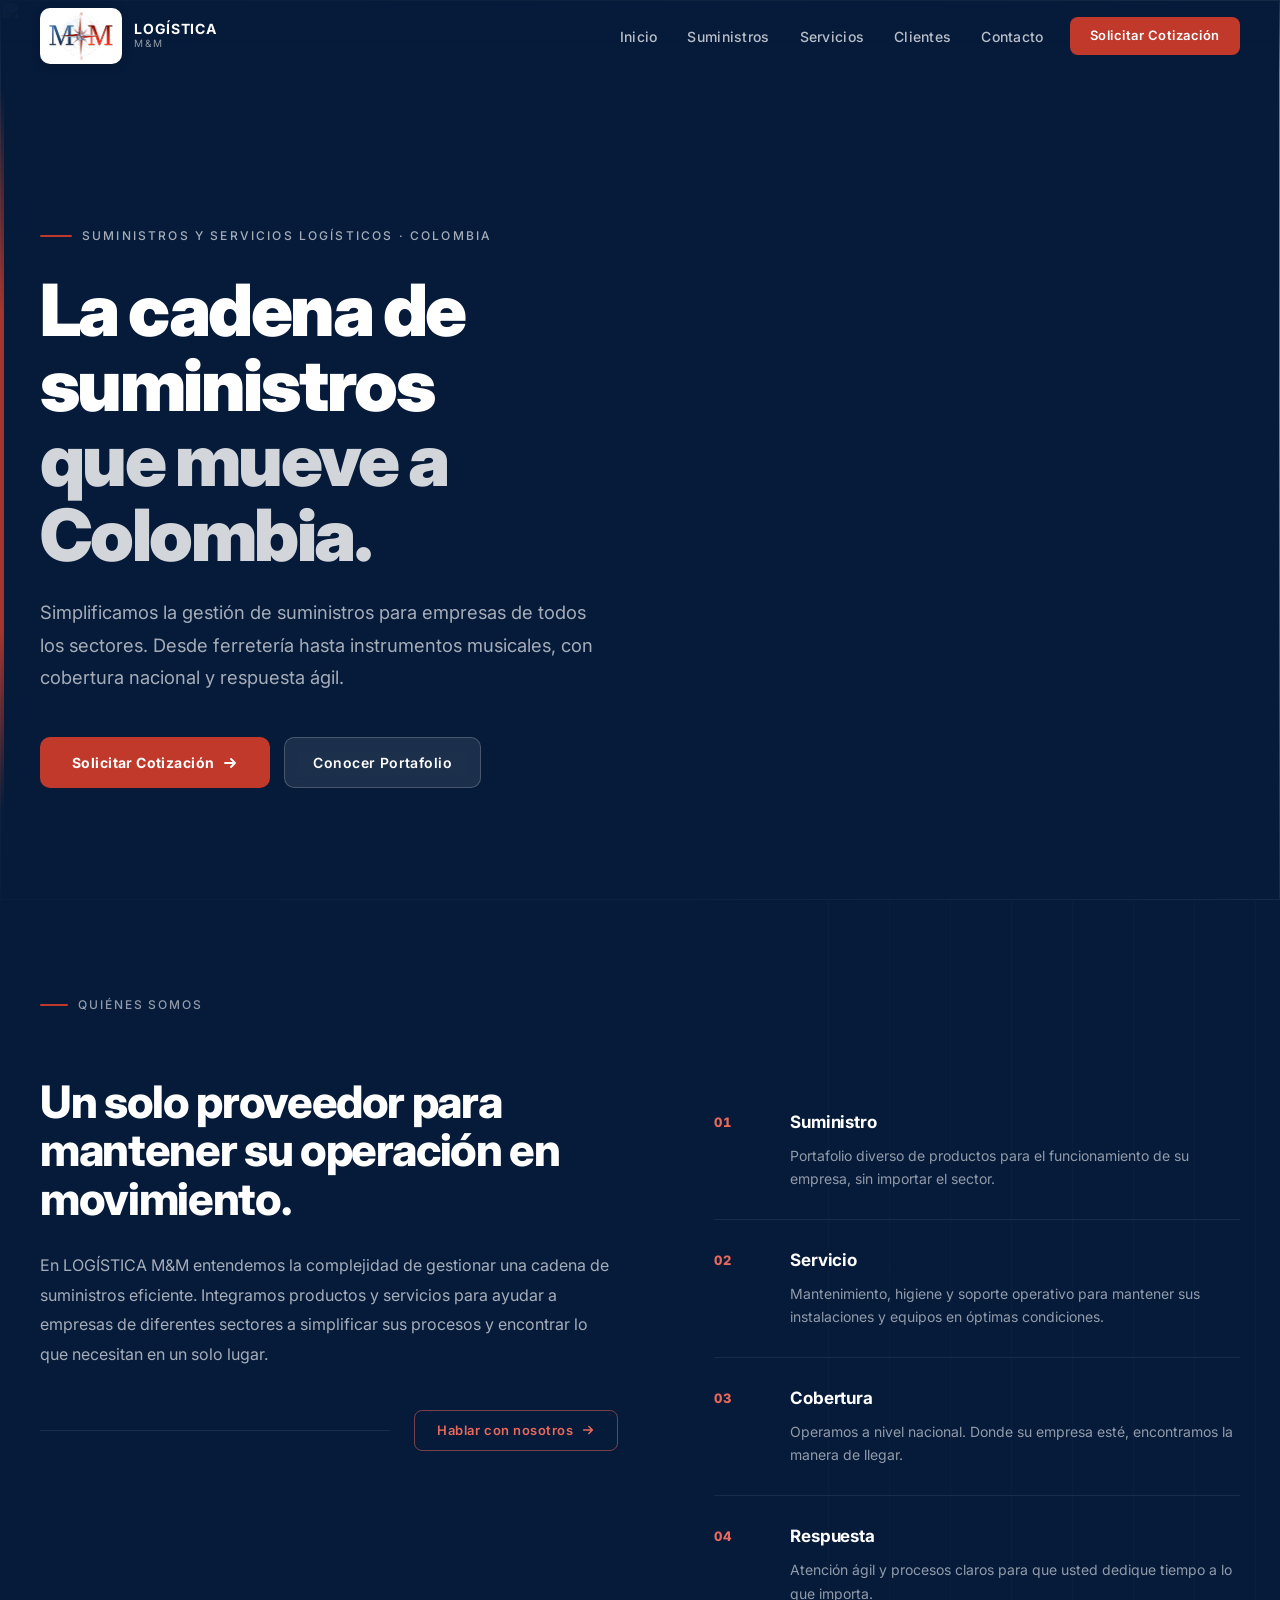
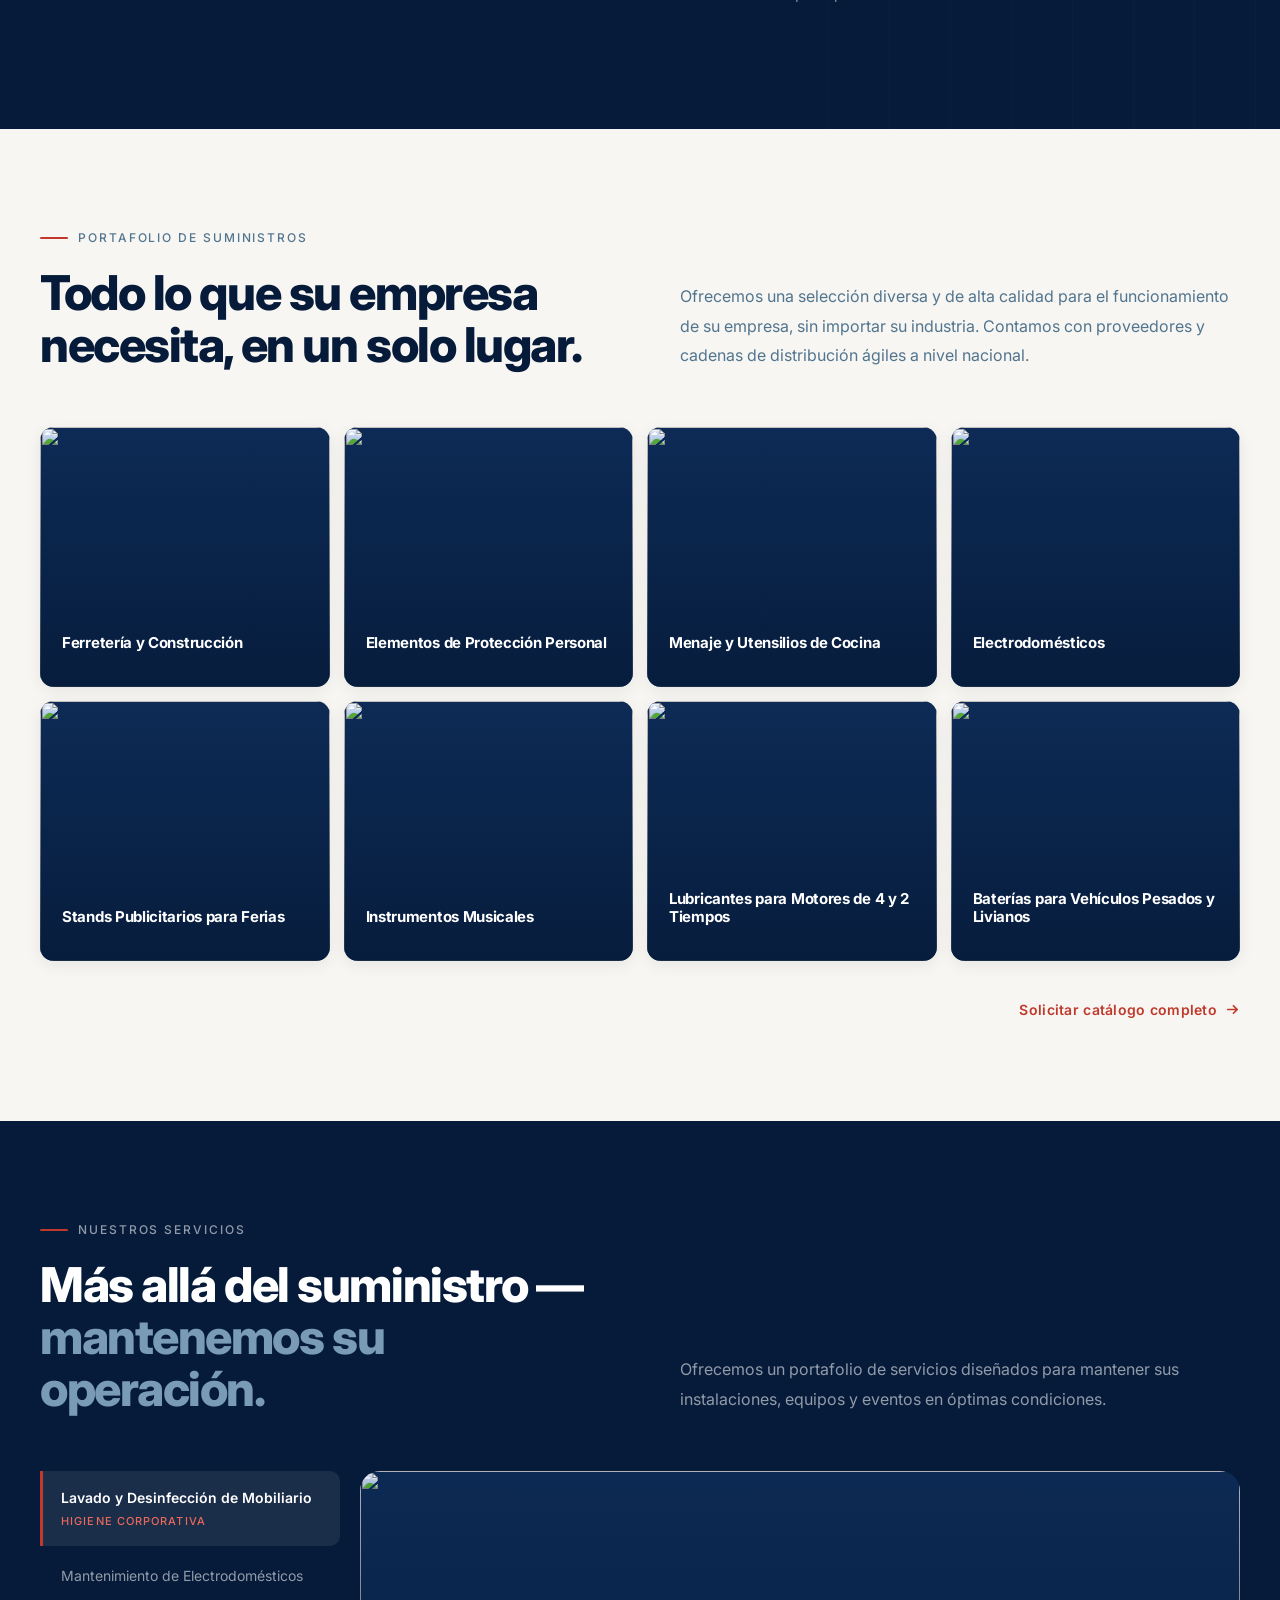
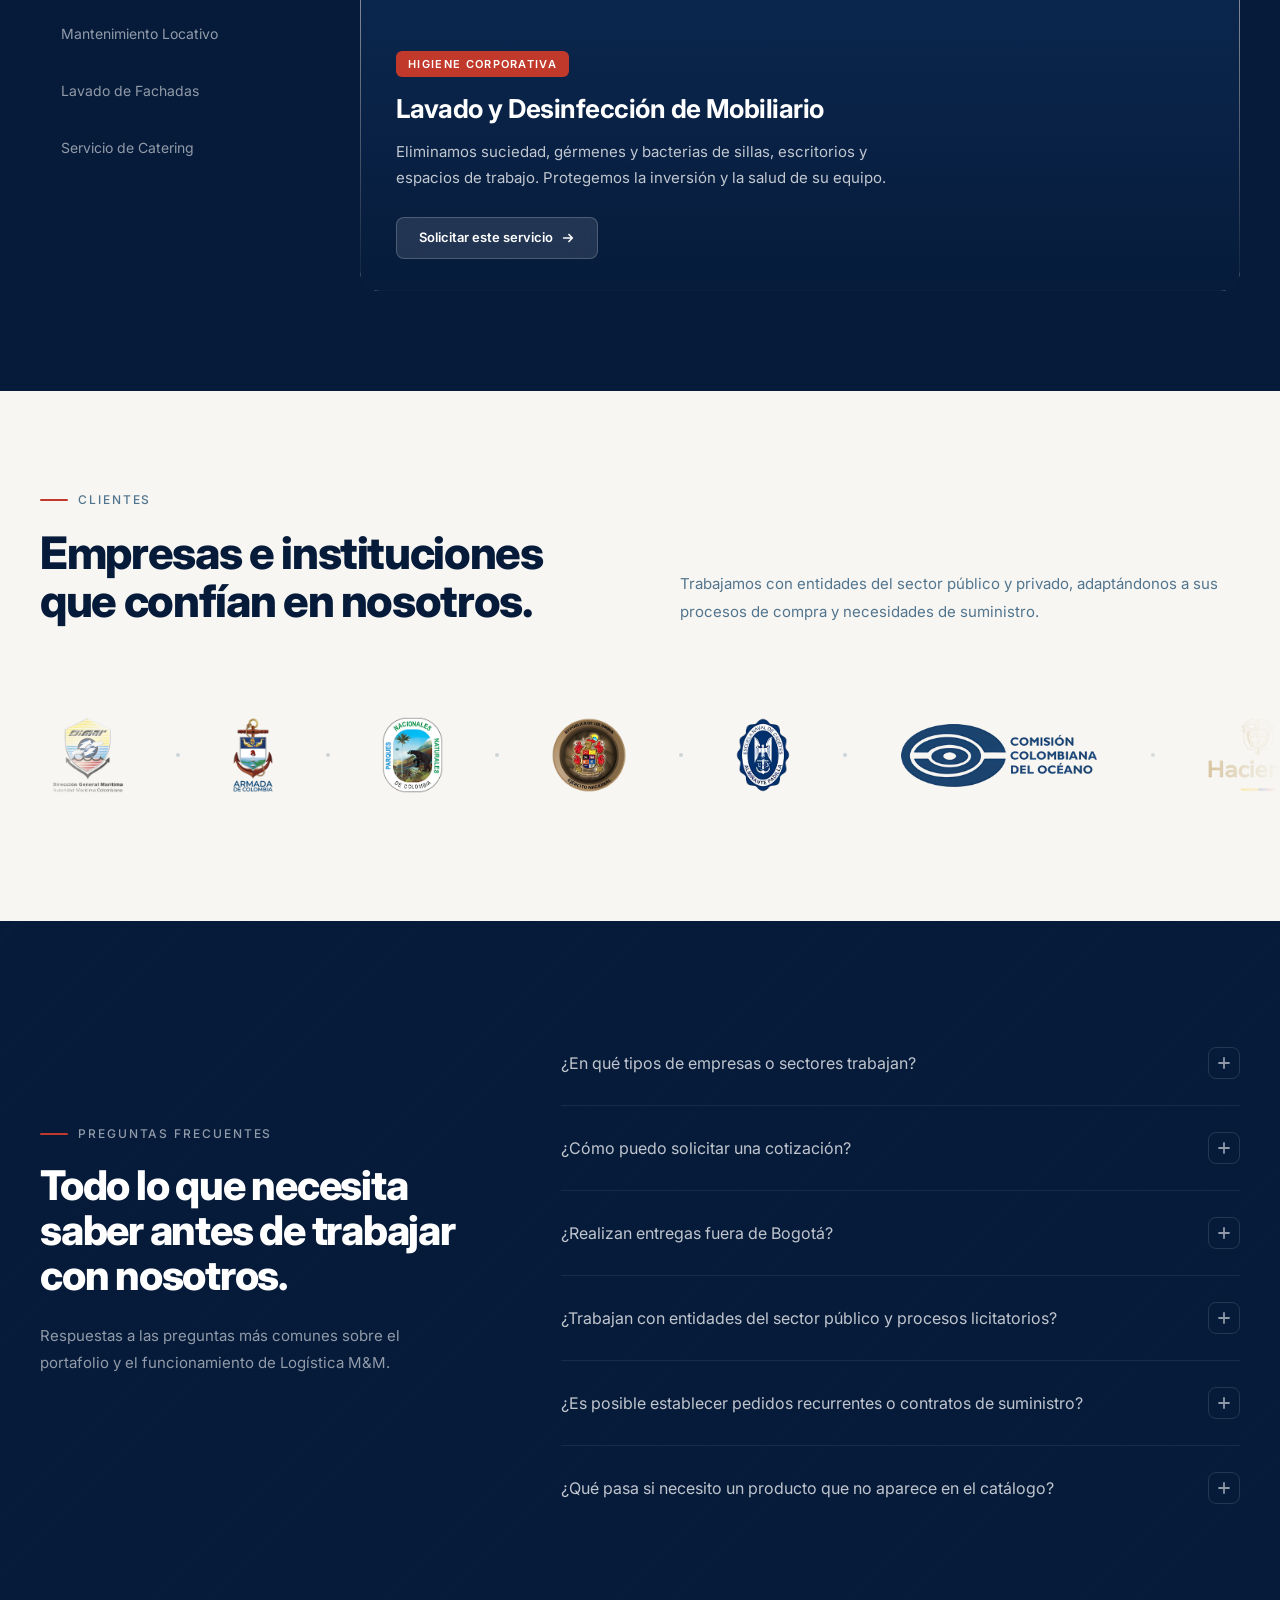
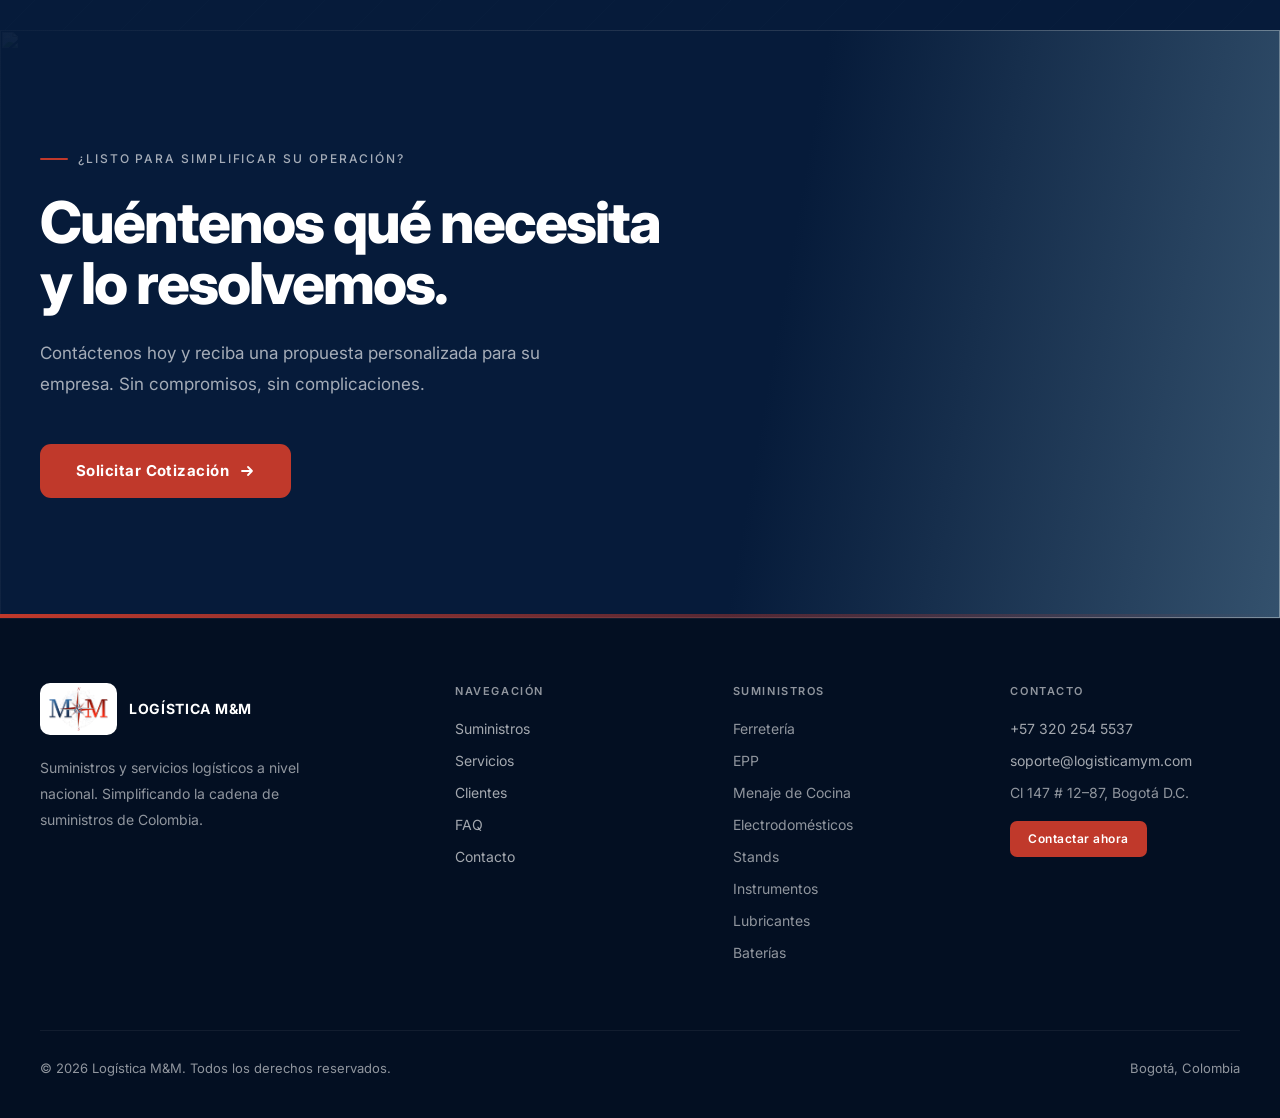
==== index.html @ 53e8c5f8 "Add files via upload Versión 1 del sitio" ====
<!doctype html>
<html lang="es" class="no-js">
<head>
  <meta charset="UTF-8">
  <meta name="viewport" content="width=device-width, initial-scale=1">
  <title>Logística M&amp;M | Suministros y servicios logísticos en Colombia</title>
  <meta name="description" content="Logística M&amp;M suministra ferretería, EPP, menaje, electrodomésticos, lubricantes y más, junto con servicios de mantenimiento y catering, a empresas y entidades en toda Colombia.">
  <meta name="theme-color" content="#061B3A">
  <link rel="canonical" href="https://logisticamym.com/">

  <meta property="og:type" content="website">
  <meta property="og:locale" content="es_CO">
  <meta property="og:site_name" content="Logística M&amp;M">
  <meta property="og:title" content="Logística M&amp;M | Suministros y servicios logísticos en Colombia">
  <meta property="og:description" content="Un solo proveedor para mantener su operación en movimiento. Cobertura nacional y respuesta ágil.">
  <meta property="og:url" content="https://logisticamym.com/">

  <link rel="icon" href="img/favicon.png" type="image/png">
  <link rel="apple-touch-icon" href="img/favicon.png">
  <link rel="preconnect" href="https://fonts.googleapis.com">
  <link rel="preconnect" href="https://fonts.gstatic.com" crossorigin>
  <link href="https://fonts.googleapis.com/css2?family=Inter:wght@400;500;600;700;800;900&display=swap" rel="stylesheet">
  <link rel="stylesheet" href="css/styles.css">
  <script>document.documentElement.className = 'js';</script>
</head>
<body>

  <!-- ══ MENÚ ═══════════════════════════════════════════════════════════════ -->
  <header class="nav" id="nav">
    <div class="container nav__inner">
      <a class="brand" href="#inicio" aria-label="Logística M&amp;M, ir al inicio">
        <span class="brand__plate"><img class="brand__logo" src="img/logo-mym.png" alt="" width="257" height="192"></span>
        <span class="brand__text" aria-hidden="true">
          <span class="brand__name">LOGÍSTICA</span>
          <span class="brand__sub">M&amp;M</span>
        </span>
      </a>

      <button class="nav__toggle" type="button" aria-expanded="false" aria-controls="menu" aria-label="Abrir menú">
        <svg class="icon-open" width="24" height="24" viewBox="0 0 24 24" fill="none" stroke="currentColor" stroke-width="2" stroke-linecap="round" aria-hidden="true"><path d="M4 7h16M4 12h16M4 17h16"/></svg>
        <svg class="icon-close" width="24" height="24" viewBox="0 0 24 24" fill="none" stroke="currentColor" stroke-width="2" stroke-linecap="round" aria-hidden="true"><path d="M6 6l12 12M18 6L6 18"/></svg>
      </button>

      <nav class="nav__menu" id="menu" aria-label="Principal">
        <a class="nav__link" href="#inicio">Inicio</a>
        <a class="nav__link" href="#suministros">Suministros</a>
        <a class="nav__link" href="#servicios">Servicios</a>
        <a class="nav__link" href="#clientes">Clientes</a>
        <a class="nav__link" href="contacto.html">Contacto</a>
        <a class="btn btn--primary btn--sm nav__cta" href="contacto.html">Solicitar Cotización</a>
      </nav>
    </div>
  </header>

  <main>

    <!-- ══ HERO ═════════════════════════════════════════════════════════════ -->
    <section class="hero" id="inicio">
      <img class="hero__bg" src="https://images.unsplash.com/photo-1745956983820-6e960f7e8472?w=1800&h=1000&fit=crop&auto=format&q=85" alt="" fetchpriority="high">
      <div class="accent-stripe"></div>

      <div class="container hero__inner">
        <div class="hero__content">
          <p class="eyebrow">Suministros y Servicios Logísticos · Colombia</p>
          <h1 class="hero__title">La cadena de suministros<br><span>que mueve a Colombia.</span></h1>
          <p class="hero__text">Simplificamos la gestión de suministros para empresas de todos los sectores. Desde ferretería hasta instrumentos musicales, con cobertura nacional y respuesta ágil.</p>
          <div class="hero__actions">
            <a class="btn btn--primary" href="contacto.html">
              Solicitar Cotización
              <svg width="16" height="16" viewBox="0 0 16 16" fill="none" aria-hidden="true"><path d="M3 8h10M9 4l4 4-4 4" stroke="currentColor" stroke-width="1.8" stroke-linecap="round" stroke-linejoin="round"/></svg>
            </a>
            <a class="btn btn--glass" href="#suministros">Conocer Portafolio</a>
          </div>
        </div>
      </div>
    </section>

    <!-- ══ QUIÉNES SOMOS ════════════════════════════════════════════════════ -->
    <section class="section section--dark about" id="quienes-somos">
      <div class="container">
        <p class="eyebrow">Quiénes Somos</p>

        <div class="about__grid">
          <div>
            <h2 class="about__title">Un solo proveedor para mantener su operación en movimiento.</h2>
            <p class="about__text">En LOGÍSTICA M&amp;M entendemos la complejidad de gestionar una cadena de suministros eficiente. Integramos productos y servicios para ayudar a empresas de diferentes sectores a simplificar sus procesos y encontrar lo que necesitan en un solo lugar.</p>
            <div class="about__cta">
              <a class="btn btn--outline" href="contacto.html">
                Hablar con nosotros
                <svg width="14" height="14" viewBox="0 0 16 16" fill="none" aria-hidden="true"><path d="M3 8h10M9 4l4 4-4 4" stroke="currentColor" stroke-width="1.8" stroke-linecap="round" stroke-linejoin="round"/></svg>
              </a>
            </div>
          </div>

          <ol class="pillars">
            <li class="pillar">
              <span class="pillar__num">01</span>
              <div>
                <h3 class="pillar__title">Suministro</h3>
                <p class="pillar__text">Portafolio diverso de productos para el funcionamiento de su empresa, sin importar el sector.</p>
              </div>
            </li>
            <li class="pillar">
              <span class="pillar__num">02</span>
              <div>
                <h3 class="pillar__title">Servicio</h3>
                <p class="pillar__text">Mantenimiento, higiene y soporte operativo para mantener sus instalaciones y equipos en óptimas condiciones.</p>
              </div>
            </li>
            <li class="pillar">
              <span class="pillar__num">03</span>
              <div>
                <h3 class="pillar__title">Cobertura</h3>
                <p class="pillar__text">Operamos a nivel nacional. Donde su empresa esté, encontramos la manera de llegar.</p>
              </div>
            </li>
            <li class="pillar">
              <span class="pillar__num">04</span>
              <div>
                <h3 class="pillar__title">Respuesta</h3>
                <p class="pillar__text">Atención ágil y procesos claros para que usted dedique tiempo a lo que importa.</p>
              </div>
            </li>
          </ol>
        </div>
      </div>
    </section>

    <!-- ══ SUMINISTROS ══════════════════════════════════════════════════════ -->
    <section class="section section--light supplies" id="suministros">
      <div class="container">
        <div class="split">
          <div>
            <p class="eyebrow eyebrow--light">Portafolio de Suministros</p>
            <h2 class="section-title">Todo lo que su empresa<br>necesita, en un solo lugar.</h2>
          </div>
          <p class="section-lead">Ofrecemos una selección diversa y de alta calidad para el funcionamiento de su empresa, sin importar su industria. Contamos con proveedores y cadenas de distribución ágiles a nivel nacional.</p>
        </div>

        <!-- Cada <li> es una tarjeta. Para cambiar una foto, edite el src. -->
        <ul class="supply-grid">
          <li class="supply-card">
            <img class="supply-card__img" src="https://images.unsplash.com/photo-1504307651254-35680f356dfd?w=800&h=600&fit=crop&auto=format&q=80" alt="" loading="lazy">
            <div class="supply-card__body">
              <h3 class="supply-card__title">Ferretería y Construcción</h3>
              <p class="supply-card__desc">Tornillos, materiales de obra gruesa, herramientas y todo para sus proyectos con durabilidad garantizada.</p>
            </div>
          </li>
          <li class="supply-card">
            <img class="supply-card__img" src="https://images.unsplash.com/photo-1552879890-3a06dd3a06c2?w=800&h=600&fit=crop&auto=format&q=80" alt="" loading="lazy">
            <div class="supply-card__body">
              <h3 class="supply-card__title">Elementos de Protección Personal</h3>
              <p class="supply-card__desc">EPP certificado que cumple todas las normativas vigentes. La seguridad de su equipo es nuestra prioridad.</p>
            </div>
          </li>
          <li class="supply-card">
            <img class="supply-card__img" src="https://images.unsplash.com/photo-1556909114-f6e7ad7d3136?w=800&h=600&fit=crop&auto=format&q=80" alt="" loading="lazy">
            <div class="supply-card__body">
              <h3 class="supply-card__title">Menaje y Utensilios de Cocina</h3>
              <p class="supply-card__desc">Todo para dotar cocinas industriales, comedores empresariales y espacios de alimentación.</p>
            </div>
          </li>
          <li class="supply-card">
            <img class="supply-card__img" src="https://images.unsplash.com/photo-1621905252507-b35492cc74b4?w=800&h=600&fit=crop&auto=format&q=80" alt="" loading="lazy">
            <div class="supply-card__body">
              <h3 class="supply-card__title">Electrodomésticos</h3>
              <p class="supply-card__desc">Amplio portafolio para el hogar y el comercio con garantía de calidad y soporte posventa.</p>
            </div>
          </li>
          <li class="supply-card">
            <img class="supply-card__img" src="https://images.unsplash.com/photo-1540575467063-178a50c2df87?w=800&h=600&fit=crop&auto=format&q=80" alt="" loading="lazy">
            <div class="supply-card__body">
              <h3 class="supply-card__title">Stands Publicitarios para Ferias</h3>
              <p class="supply-card__desc">Diseño, producción y montaje de stands para impactar en cada evento empresarial.</p>
            </div>
          </li>
          <li class="supply-card">
            <img class="supply-card__img" src="https://images.unsplash.com/photo-1511379938547-c1f69419868d?w=800&h=600&fit=crop&auto=format&q=80" alt="" loading="lazy">
            <div class="supply-card__body">
              <h3 class="supply-card__title">Instrumentos Musicales</h3>
              <p class="supply-card__desc">Clarinete, flauta, trompeta, percusión y más para bandas militares e instituciones.</p>
            </div>
          </li>
          <li class="supply-card">
            <img class="supply-card__img" src="https://images.unsplash.com/photo-1487754180451-c456f719a1fc?w=800&h=600&fit=crop&auto=format&q=80" alt="" loading="lazy">
            <div class="supply-card__body">
              <h3 class="supply-card__title">Lubricantes para Motores de 4 y 2 Tiempos</h3>
              <p class="supply-card__desc">Lubricantes para motores marinos y terrestres: motos, vehículos, lanchas y todo tipo de maquinaria.</p>
            </div>
          </li>
          <li class="supply-card">
            <img class="supply-card__img" src="https://images.unsplash.com/photo-1742899273038-67ff67477663?w=800&h=600&fit=crop&auto=format&q=80" alt="" loading="lazy">
            <div class="supply-card__body">
              <h3 class="supply-card__title">Baterías para Vehículos Pesados y Livianos</h3>
              <p class="supply-card__desc">Baterías para flotas, maquinaria industrial y transporte. Soluciones para vehículos pesados y livianos.</p>
            </div>
          </li>
        </ul>

        <p class="supplies__more">
          <a class="link-arrow" href="contacto.html">
            Solicitar catálogo completo
            <svg width="15" height="15" viewBox="0 0 16 16" fill="none" aria-hidden="true"><path d="M3 8h10M9 4l4 4-4 4" stroke="currentColor" stroke-width="1.8" stroke-linecap="round" stroke-linejoin="round"/></svg>
          </a>
        </p>
      </div>
    </section>

    <!-- ══ SERVICIOS ════════════════════════════════════════════════════════ -->
    <section class="section section--dark" id="servicios">
      <div class="container">
        <div class="services__head">
          <p class="eyebrow">Nuestros Servicios</p>
          <div class="split">
            <h2 class="section-title">Más allá del suministro&nbsp;—<br><span>mantenemos su operación.</span></h2>
            <p class="section-lead">Ofrecemos un portafolio de servicios diseñados para mantener sus instalaciones, equipos y eventos en óptimas condiciones.</p>
          </div>
        </div>

        <div class="services" data-tabs>
          <div class="services__list" role="tablist" aria-label="Servicios" aria-orientation="vertical">
            <button class="services__tab is-active" type="button" role="tab" id="tab-mobiliario" aria-controls="svc-mobiliario" aria-selected="true">
              <span class="services__tab-title">Lavado y Desinfección de Mobiliario</span>
              <span class="services__tab-tag">Higiene Corporativa</span>
            </button>
            <button class="services__tab" type="button" role="tab" id="tab-electrodomesticos" aria-controls="svc-electrodomesticos" aria-selected="false">
              <span class="services__tab-title">Mantenimiento de Electrodomésticos</span>
              <span class="services__tab-tag">Mantenimiento</span>
            </button>
            <button class="services__tab" type="button" role="tab" id="tab-locativo" aria-controls="svc-locativo" aria-selected="false">
              <span class="services__tab-title">Mantenimiento Locativo</span>
              <span class="services__tab-tag">Infraestructura</span>
            </button>
            <button class="services__tab" type="button" role="tab" id="tab-fachadas" aria-controls="svc-fachadas" aria-selected="false">
              <span class="services__tab-title">Lavado de Fachadas</span>
              <span class="services__tab-tag">Limpieza Exterior</span>
            </button>
            <button class="services__tab" type="button" role="tab" id="tab-catering" aria-controls="svc-catering" aria-selected="false">
              <span class="services__tab-title">Servicio de Catering</span>
              <span class="services__tab-tag">Alimentación</span>
            </button>
          </div>

          <div class="services__panels">
            <article class="service-card is-active" id="svc-mobiliario" role="tabpanel" aria-labelledby="tab-mobiliario">
              <img class="service-card__img" src="https://images.unsplash.com/photo-1586528116022-aeda1613c63d?w=1200&h=800&fit=crop&auto=format&q=80" alt="" loading="lazy">
              <div class="service-card__body">
                <span class="service-card__tag">Higiene Corporativa</span>
                <h3 class="service-card__title">Lavado y Desinfección de Mobiliario</h3>
                <p class="service-card__text">Eliminamos suciedad, gérmenes y bacterias de sillas, escritorios y espacios de trabajo. Protegemos la inversión y la salud de su equipo.</p>
                <a class="service-card__btn" href="contacto.html">Solicitar este servicio <svg width="14" height="14" viewBox="0 0 16 16" fill="none" aria-hidden="true"><path d="M3 8h10M9 4l4 4-4 4" stroke="currentColor" stroke-width="1.8" stroke-linecap="round" stroke-linejoin="round"/></svg></a>
              </div>
            </article>

            <article class="service-card" id="svc-electrodomesticos" role="tabpanel" aria-labelledby="tab-electrodomesticos">
              <img class="service-card__img" src="https://images.unsplash.com/photo-1621905252507-b35492cc74b4?w=800&h=600&fit=crop&auto=format&q=80" alt="" loading="lazy">
              <div class="service-card__body">
                <span class="service-card__tag">Mantenimiento</span>
                <h3 class="service-card__title">Mantenimiento de Electrodomésticos</h3>
                <p class="service-card__text">Mantenimiento preventivo y correctivo de la línea blanca para prolongar la vida útil de sus equipos y optimizar el consumo energético.</p>
                <a class="service-card__btn" href="contacto.html">Solicitar este servicio <svg width="14" height="14" viewBox="0 0 16 16" fill="none" aria-hidden="true"><path d="M3 8h10M9 4l4 4-4 4" stroke="currentColor" stroke-width="1.8" stroke-linecap="round" stroke-linejoin="round"/></svg></a>
              </div>
            </article>

            <article class="service-card" id="svc-locativo" role="tabpanel" aria-labelledby="tab-locativo">
              <img class="service-card__img" src="https://images.unsplash.com/photo-1503387762-592deb58ef4e?w=800&h=600&fit=crop&auto=format&q=80" alt="" loading="lazy">
              <div class="service-card__body">
                <span class="service-card__tag">Infraestructura</span>
                <h3 class="service-card__title">Mantenimiento Locativo</h3>
                <p class="service-card__text">Pintura y plomería integral para espacios comerciales y residenciales. Servicio para entidades que gestionan propiedades y conjuntos.</p>
                <a class="service-card__btn" href="contacto.html">Solicitar este servicio <svg width="14" height="14" viewBox="0 0 16 16" fill="none" aria-hidden="true"><path d="M3 8h10M9 4l4 4-4 4" stroke="currentColor" stroke-width="1.8" stroke-linecap="round" stroke-linejoin="round"/></svg></a>
              </div>
            </article>

            <article class="service-card" id="svc-fachadas" role="tabpanel" aria-labelledby="tab-fachadas">
              <img class="service-card__img" src="https://images.unsplash.com/photo-1740914994162-0b2a49280aeb?w=800&h=600&fit=crop&auto=format&q=80" alt="" loading="lazy">
              <div class="service-card__body">
                <span class="service-card__tag">Limpieza Exterior</span>
                <h3 class="service-card__title">Lavado de Fachadas</h3>
                <p class="service-card__text">Mejoramos la imagen y el valor de su edificio previniendo el deterioro por contaminantes, suciedad y humedad acumulada.</p>
                <a class="service-card__btn" href="contacto.html">Solicitar este servicio <svg width="14" height="14" viewBox="0 0 16 16" fill="none" aria-hidden="true"><path d="M3 8h10M9 4l4 4-4 4" stroke="currentColor" stroke-width="1.8" stroke-linecap="round" stroke-linejoin="round"/></svg></a>
              </div>
            </article>

            <article class="service-card" id="svc-catering" role="tabpanel" aria-labelledby="tab-catering">
              <img class="service-card__img" src="https://images.unsplash.com/photo-1555244162-803834f70033?w=800&h=600&fit=crop&auto=format&q=80" alt="" loading="lazy">
              <div class="service-card__body">
                <span class="service-card__tag">Alimentación</span>
                <h3 class="service-card__title">Servicio de Catering</h3>
                <p class="service-card__text">Suministro de bebidas, refrigerios y comidas para eventos, presentaciones y reuniones empresariales a nivel nacional.</p>
                <a class="service-card__btn" href="contacto.html">Solicitar este servicio <svg width="14" height="14" viewBox="0 0 16 16" fill="none" aria-hidden="true"><path d="M3 8h10M9 4l4 4-4 4" stroke="currentColor" stroke-width="1.8" stroke-linecap="round" stroke-linejoin="round"/></svg></a>
              </div>
            </article>
          </div>
        </div>
      </div>
    </section>

    <!-- ══ CLIENTES ═════════════════════════════════════════════════════════ -->
    <section class="section section--light clients" id="clientes">
      <div class="container">
        <div class="split">
          <div>
            <p class="eyebrow eyebrow--light">Clientes</p>
            <h2 class="section-title section-title--sm">Empresas e instituciones<br>que confían en nosotros.</h2>
          </div>
          <p class="section-lead">Trabajamos con entidades del sector público y privado, adaptándonos a sus procesos de compra y necesidades de suministro.</p>
        </div>
      </div>

      <!-- Para agregar un cliente: guarde su logo en img/clientes/ (PNG con fondo
           transparente) y copie una línea <li class="client"> cambiando src y alt. -->
      <div class="marquee" data-marquee>
        <ul class="marquee__track">
          <li class="client"><img class="client__logo" src="img/clientes/dimar.png" alt="DIMAR, Dirección General Marítima" width="72" height="76" loading="lazy"></li>
          <li class="client"><img class="client__logo" src="img/clientes/armada-nacional.png" alt="Armada de Colombia" width="42" height="76" loading="lazy"></li>
          <li class="client"><img class="client__logo" src="img/clientes/parques-nacionales.png" alt="Parques Nacionales Naturales de Colombia" width="61" height="76" loading="lazy"></li>
          <li class="client"><img class="client__logo" src="img/clientes/ejercito-nacional.png" alt="Ejército Nacional de Colombia" width="76" height="76" loading="lazy"></li>
          <li class="client"><img class="client__logo" src="img/clientes/escuela-naval-almirante-padilla.png" alt="Escuela Naval de Cadetes Almirante Padilla" width="57" height="76" loading="lazy"></li>
          <li class="client"><img class="client__logo" src="img/clientes/comision-colombiana-oceano.png" alt="Comisión Colombiana del Océano" width="228" height="76" loading="lazy"></li>
          <li class="client"><img class="client__logo" src="img/clientes/hacienda.png" alt="Ministerio de Hacienda y Crédito Público" width="103" height="76" loading="lazy"></li>
          <li class="client"><img class="client__logo" src="img/clientes/dian.png" alt="DIAN, Dirección de Impuestos y Aduanas Nacionales" width="234" height="76" loading="lazy"></li>
          <li class="client"><img class="client__logo" src="img/clientes/alcaldia-bogota.png" alt="Alcaldía Mayor de Bogotá D.C." width="78" height="76" loading="lazy"></li>
          <li class="client"><img class="client__logo" src="img/clientes/compensar.png" alt="Compensar" width="116" height="76" loading="lazy"></li>
          <li class="client"><img class="client__logo" src="img/clientes/esumer.png" alt="Institución Universitaria Esumer" width="289" height="76" loading="lazy"></li>
          <li class="client"><img class="client__logo" src="img/clientes/bold.png" alt="Bold" width="76" height="76" loading="lazy"></li>
          <li class="client"><img class="client__logo" src="img/clientes/mafer.png" alt="Centro Ferretero Mafer S.A.S." width="80" height="76" loading="lazy"></li>
          <li class="client"><img class="client__logo" src="img/clientes/bostonia.png" alt="Bostonia Manufacturas y Comercializadora" width="371" height="76" loading="lazy"></li>
          <li class="client"><img class="client__logo" src="img/clientes/agroautomotora.png" alt="Agroautomotora SAS" width="185" height="76" loading="lazy"></li>
        </ul>
      </div>
    </section>

    <!-- ══ PREGUNTAS FRECUENTES ═════════════════════════════════════════════ -->
    <section class="section section--dark faq" id="faq">
      <div class="container">
        <div class="faq__grid">
          <div class="faq__intro">
            <p class="eyebrow">Preguntas Frecuentes</p>
            <h2 class="faq__title">Todo lo que necesita saber antes de trabajar con nosotros.</h2>
            <p class="faq__lead">Respuestas a las preguntas más comunes sobre el portafolio y el funcionamiento de Logística M&amp;M.</p>
          </div>

          <div class="faq__list">
            <details class="faq__item" name="faq">
              <summary class="faq__q">
                ¿En qué tipos de empresas o sectores trabajan?
                <span class="faq__icon" aria-hidden="true"><svg width="14" height="14" viewBox="0 0 14 14" fill="none"><path d="M7 2v10M2 7h10" stroke="currentColor" stroke-width="1.8" stroke-linecap="round"/></svg></span>
              </summary>
              <p class="faq__a">Atendemos empresas de diferentes sectores: entidades públicas, instituciones educativas, empresas industriales, constructoras, sector salud y fuerzas militares, entre otras.</p>
            </details>
            <details class="faq__item" name="faq">
              <summary class="faq__q">
                ¿Cómo puedo solicitar una cotización?
                <span class="faq__icon" aria-hidden="true"><svg width="14" height="14" viewBox="0 0 14 14" fill="none"><path d="M7 2v10M2 7h10" stroke="currentColor" stroke-width="1.8" stroke-linecap="round"/></svg></span>
              </summary>
              <p class="faq__a">Puede escribirnos directamente al correo electrónico de la empresa. Indique los productos o servicios que requiere, los volúmenes estimados y cualquier detalle relevante para su operación.</p>
            </details>
            <details class="faq__item" name="faq">
              <summary class="faq__q">
                ¿Realizan entregas fuera de Bogotá?
                <span class="faq__icon" aria-hidden="true"><svg width="14" height="14" viewBox="0 0 14 14" fill="none"><path d="M7 2v10M2 7h10" stroke="currentColor" stroke-width="1.8" stroke-linecap="round"/></svg></span>
              </summary>
              <p class="faq__a">Sí. Contamos con capacidad de atención a nivel nacional. La logística de entrega se coordina según el alcance y volumen de cada pedido.</p>
            </details>
            <details class="faq__item" name="faq">
              <summary class="faq__q">
                ¿Trabajan con entidades del sector público y procesos licitatorios?
                <span class="faq__icon" aria-hidden="true"><svg width="14" height="14" viewBox="0 0 14 14" fill="none"><path d="M7 2v10M2 7h10" stroke="currentColor" stroke-width="1.8" stroke-linecap="round"/></svg></span>
              </summary>
              <p class="faq__a">Sí. Tenemos experiencia trabajando con entidades del Estado colombiano, incluyendo procesos de contratación pública.</p>
            </details>
            <details class="faq__item" name="faq">
              <summary class="faq__q">
                ¿Es posible establecer pedidos recurrentes o contratos de suministro?
                <span class="faq__icon" aria-hidden="true"><svg width="14" height="14" viewBox="0 0 14 14" fill="none"><path d="M7 2v10M2 7h10" stroke="currentColor" stroke-width="1.8" stroke-linecap="round"/></svg></span>
              </summary>
              <p class="faq__a">Sí. Para empresas con necesidades continuas es posible establecer acuerdos de suministro periódico que garantizan disponibilidad y condiciones estables.</p>
            </details>
            <details class="faq__item" name="faq">
              <summary class="faq__q">
                ¿Qué pasa si necesito un producto que no aparece en el catálogo?
                <span class="faq__icon" aria-hidden="true"><svg width="14" height="14" viewBox="0 0 14 14" fill="none"><path d="M7 2v10M2 7h10" stroke="currentColor" stroke-width="1.8" stroke-linecap="round"/></svg></span>
              </summary>
              <p class="faq__a">El portafolio de Logística M&amp;M es amplio. Si necesita un producto específico que no ve mencionado, puede escribirnos indicando el requerimiento.</p>
            </details>
          </div>
        </div>
      </div>
    </section>

    <!-- ══ LLAMADO FINAL ════════════════════════════════════════════════════ -->
    <section class="cta">
      <img class="cta__bg" src="https://images.unsplash.com/photo-1590497008432-598f04441de8?w=1400&h=800&fit=crop&auto=format&q=80" alt="" loading="lazy">
      <div class="container">
        <div class="cta__content">
          <p class="eyebrow">¿Listo para simplificar su operación?</p>
          <h2 class="cta__title">Cuéntenos qué necesita<br>y lo resolvemos.</h2>
          <p class="cta__text">Contáctenos hoy y reciba una propuesta personalizada para su empresa. Sin compromisos, sin complicaciones.</p>
          <a class="btn btn--primary btn--lg" href="contacto.html">
            Solicitar Cotización
            <svg width="16" height="16" viewBox="0 0 16 16" fill="none" aria-hidden="true"><path d="M3 8h10M9 4l4 4-4 4" stroke="currentColor" stroke-width="1.8" stroke-linecap="round" stroke-linejoin="round"/></svg>
          </a>
        </div>
      </div>
    </section>

  </main>

  <!-- ══ PIE DE PÁGINA (igual en todas las páginas) ═════════════════════════ -->
  <footer class="footer">
    <div class="container">
      <div class="footer__grid">
        <div class="footer__brand">
          <a class="brand" href="#inicio" aria-label="Logística M&amp;M, ir al inicio">
            <span class="brand__plate"><img class="brand__logo" src="img/logo-mym.png" alt="" width="257" height="192" loading="lazy"></span>
            <span class="brand__name" aria-hidden="true">LOGÍSTICA M&amp;M</span>
          </a>
          <p class="footer__about">Suministros y servicios logísticos a nivel nacional. Simplificando la cadena de suministros de Colombia.</p>
        </div>

        <nav aria-label="Pie de página">
          <h2 class="footer__heading">Navegación</h2>
          <ul class="footer__list">
            <li><a href="#suministros">Suministros</a></li>
            <li><a href="#servicios">Servicios</a></li>
            <li><a href="#clientes">Clientes</a></li>
            <li><a href="#faq">FAQ</a></li>
            <li><a href="contacto.html">Contacto</a></li>
          </ul>
        </nav>

        <div>
          <h2 class="footer__heading">Suministros</h2>
          <ul class="footer__list">
            <li>Ferretería</li>
            <li>EPP</li>
            <li>Menaje de Cocina</li>
            <li>Electrodomésticos</li>
            <li>Stands</li>
            <li>Instrumentos</li>
            <li>Lubricantes</li>
            <li>Baterías</li>
          </ul>
        </div>

        <div class="footer__contact">
          <h2 class="footer__heading">Contacto</h2>
          <ul class="footer__list">
            <li><a href="tel:+573202545537">+57 320 254 5537</a></li>
            <li><a href="mailto:soporte@logisticamym.com">soporte@logisticamym.com</a></li>
            <li>Cl 147 # 12–87, Bogotá D.C.</li>
          </ul>
          <a class="btn btn--primary btn--xs" href="contacto.html">Contactar ahora</a>
        </div>
      </div>

      <div class="footer__bottom">
        <p>© 2026 Logística M&amp;M. Todos los derechos reservados.</p>
        <p>Bogotá, Colombia</p>
      </div>
    </div>
  </footer>

  <script src="js/main.js" defer></script>
</body>
</html>
---- css/styles.css ----
/* ==========================================================================
   Logística M&M — hoja de estilos
   Índice: 1. Variables  2. Base  3. Utilidades  4. Botones  5. Menú
           6. Hero  7. Quiénes somos  8. Suministros  9. Servicios
           10. Clientes  11. Preguntas  12. Llamado final  13. Pie de página
           14. Página de contacto  15. Tablet y móvil  16. Movimiento reducido
   ========================================================================== */

/* 1. Variables ------------------------------------------------------------ */
:root {
  /* Colores de marca (los mismos del Figma) */
  --navy: #061B3A;
  --navy-rgb: 6, 27, 58;
  --navy-mid: #0D2B56;
  --navy-deep: #030F22;
  --steel: #52758F;
  --steel-rgb: 82, 117, 143;
  --steel-light: #7A9BB5;
  --red: #C0392B;
  --red-rgb: 192, 57, 43;
  --red-hover: #A93226;
  --red-dark: #96281B;
  --offwhite: #F7F6F2;
  --white: #FFFFFF;

  /* Texto sobre fondo oscuro: todos superan contraste 4,5:1 */
  --on-dark: #FFFFFF;
  --on-dark-soft: rgba(255, 255, 255, 0.75);
  --on-dark-body: rgba(255, 255, 255, 0.64);
  --on-dark-muted: rgba(255, 255, 255, 0.56);
  --red-on-dark: #E8695C;            /* rojo legible para texto sobre azul */

  /* Líneas y superficies sobre fondo oscuro */
  --line-dark: rgba(255, 255, 255, 0.07);
  --surface-dark: rgba(255, 255, 255, 0.04);

  /* Tipografía y medidas */
  --font: 'Inter', system-ui, -apple-system, 'Segoe UI', sans-serif;
  --container: 1280px;
  --gutter: 40px;
  --nav-h: 72px;
  --section-y: 100px;
}

/* 2. Base ------------------------------------------------------------------ */
*, *::before, *::after { box-sizing: border-box; }

html {
  scroll-behavior: smooth;
  -webkit-text-size-adjust: 100%;
}

body {
  margin: 0;
  font-family: var(--font);
  line-height: 1.5;
  background-color: var(--offwhite);
  color: var(--navy);
  -webkit-font-smoothing: antialiased;
  -moz-osx-font-smoothing: grayscale;
}

h1, h2, h3, p, ul, ol, dl, dd, figure { margin: 0; }
ul, ol { padding: 0; list-style: none; }
img, svg { display: block; max-width: 100%; }
a { color: inherit; text-decoration: none; }
button { font: inherit; color: inherit; }

:focus-visible {
  outline: 2px solid var(--steel-light);
  outline-offset: 3px;
  border-radius: 4px;
}

::-webkit-scrollbar { width: 6px; height: 6px; }
::-webkit-scrollbar-track { background: transparent; }
::-webkit-scrollbar-thumb { background: rgba(var(--steel-rgb), 0.4); border-radius: 3px; }
::-webkit-scrollbar-thumb:hover { background: rgba(var(--steel-rgb), 0.7); }

/* 3. Utilidades ------------------------------------------------------------ */
.container {
  width: 100%;
  max-width: var(--container);
  margin: 0 auto;
  padding: 0 var(--gutter);
}

.section { padding: var(--section-y) 0; position: relative; }
.section--dark { background: var(--navy); color: var(--on-dark); }
.section--light { background: var(--offwhite); }

/* Etiqueta pequeña con línea roja */
.eyebrow {
  display: flex;
  align-items: center;
  gap: 10px;
  color: var(--on-dark-muted);
  font-weight: 500;
  font-size: 12px;
  letter-spacing: 0.16em;
  text-transform: uppercase;
}
.eyebrow::before {
  content: "";
  flex-shrink: 0;
  width: 28px;
  height: 2px;
  background: var(--red);
  border-radius: 1px;
}
.eyebrow--light { color: var(--steel); }

/* Encabezado de sección a dos columnas */
.split {
  display: grid;
  grid-template-columns: 1fr 1fr;
  gap: 40px 80px;
  align-items: end;
}

.section-title {
  font-weight: 800;
  font-size: clamp(2rem, 4vw, 3rem);
  line-height: 1.08;
  letter-spacing: -0.03em;
  margin-top: 20px;
}
.section-title--sm { font-size: clamp(1.9rem, 3.5vw, 2.8rem); }

.section-lead { font-size: 16px; line-height: 1.85; }
.section--light .section-lead { color: var(--steel); }
.section--dark .section-lead { color: var(--on-dark-muted); }

.visually-hidden {
  position: absolute;
  width: 1px; height: 1px;
  margin: -1px; padding: 0; border: 0;
  overflow: hidden;
  clip: rect(0 0 0 0);
  white-space: nowrap;
}

/* 4. Botones --------------------------------------------------------------- */
.btn {
  display: inline-flex;
  align-items: center;
  gap: 8px;
  font-family: inherit;
  font-weight: 700;
  font-size: 14px;
  letter-spacing: 0.03em;
  line-height: 1.5;
  padding: 14px 32px;
  border: none;
  border-radius: 10px;
  cursor: pointer;
  transition: background 0.2s, transform 0.2s, box-shadow 0.2s, border-color 0.2s;
}

.btn--primary { background: var(--red); color: #fff; }
.btn--primary:hover {
  background: var(--red-hover);
  transform: translateY(-2px);
  box-shadow: 0 8px 24px rgba(var(--red-rgb), 0.4);
}

.btn--lg { font-size: 15px; padding: 16px 36px; border-radius: 11px; gap: 10px; }
.btn--lg:hover { box-shadow: 0 10px 30px rgba(var(--red-rgb), 0.45); }

.btn--glass {
  background: rgba(255, 255, 255, 0.09);
  color: #fff;
  font-weight: 600;
  padding: 14px 28px;
  border: 1px solid rgba(255, 255, 255, 0.2);
  -webkit-backdrop-filter: blur(8px);
  backdrop-filter: blur(8px);
}
.btn--glass:hover { background: rgba(255, 255, 255, 0.17); transform: translateY(-2px); }

.btn--outline {
  background: none;
  color: var(--red-on-dark);
  font-weight: 600;
  font-size: 13px;
  letter-spacing: 0.04em;
  padding: 10px 22px;
  border: 1px solid rgba(232, 105, 92, 0.5);
  border-radius: 8px;
}
.btn--outline:hover { background: rgba(var(--red-rgb), 0.1); border-color: var(--red-on-dark); }

.btn--sm {
  font-weight: 600;
  font-size: 13px;
  letter-spacing: 0.04em;
  padding: 9px 20px;
  border-radius: 8px;
}
.btn--sm:hover { transform: translateY(-1px); box-shadow: none; }

.btn--xs {
  font-weight: 600;
  font-size: 12px;
  letter-spacing: 0.04em;
  padding: 9px 18px;
  border-radius: 7px;
}
.btn--xs:hover { transform: none; box-shadow: none; }

/* Enlace con flecha */
.link-arrow {
  display: inline-flex;
  align-items: center;
  gap: 8px;
  color: var(--red);
  font-weight: 600;
  font-size: 14px;
  letter-spacing: 0.02em;
  transition: gap 0.2s;
}
.link-arrow:hover { gap: 14px; }

/* 5. Menú ------------------------------------------------------------------ */
.nav {
  position: fixed;
  top: 0; left: 0; right: 0;
  z-index: 50;
  background: linear-gradient(to bottom, rgba(var(--navy-rgb), 0.85) 0%, rgba(var(--navy-rgb), 0) 100%);
  transition: background-color 0.4s ease, box-shadow 0.4s ease;
}
.nav.is-scrolled,
.nav--solid {
  background: rgba(var(--navy-rgb), 0.97);
  -webkit-backdrop-filter: blur(14px);
  backdrop-filter: blur(14px);
  box-shadow: 0 1px 0 rgba(255, 255, 255, 0.06);
}

.nav__inner {
  height: var(--nav-h);
  display: flex;
  align-items: center;
  justify-content: space-between;
}

/* Logo: va sobre una placa blanca para que se lea bien sobre el azul del menú */
.brand { display: flex; align-items: center; gap: 12px; }
.brand__plate {
  flex-shrink: 0;
  display: flex;
  align-items: center;
  justify-content: center;
  height: 56px;
  padding: 4px 9px;
  background: #fff;
  border-radius: 10px;
  box-shadow: 0 2px 10px rgba(0, 0, 0, 0.18);
}
.brand__logo { height: 48px; width: auto; }
.brand__text { display: block; }
.brand__name {
  display: block;
  color: #fff;
  font-weight: 700;
  font-size: 14px;
  letter-spacing: 0.05em;
  line-height: 1.1;
}
.brand__sub {
  display: block;
  color: var(--on-dark-muted);
  font-weight: 400;
  font-size: 10px;
  letter-spacing: 0.18em;
}

.nav__menu { display: flex; align-items: center; gap: 6px; }
.nav__link {
  color: rgba(255, 255, 255, 0.72);
  font-weight: 500;
  font-size: 14px;
  letter-spacing: 0.02em;
  padding: 8px 12px;
  border-radius: 7px;
  transition: color 0.2s, background 0.2s;
}
.nav__link:hover,
.nav__link[aria-current="page"] { color: #fff; background: rgba(255, 255, 255, 0.06); }
.nav__cta { margin-left: 8px; }

.nav__toggle {
  display: none;
  width: 44px; height: 44px;
  margin-right: -10px;
  padding: 0;
  background: none;
  border: none;
  border-radius: 8px;
  color: #fff;
  cursor: pointer;
}
.nav__toggle svg { margin: auto; }
.nav__toggle .icon-close { display: none; }
.nav__toggle[aria-expanded="true"] .icon-open { display: none; }
.nav__toggle[aria-expanded="true"] .icon-close { display: block; }

/* 6. Hero ------------------------------------------------------------------ */
.hero {
  position: relative;
  min-height: 100vh;
  min-height: 100svh;
  display: flex;
  align-items: flex-end;
  padding-bottom: 7rem;
  overflow: hidden;
  background-color: var(--navy);
  color: #fff;
}
.hero__bg {
  position: absolute;
  inset: 0;
  width: 100%; height: 100%;
  object-fit: cover;
  object-position: center 40%;
}
.hero::before,
.hero::after { content: ""; position: absolute; inset: 0; z-index: 1; }
.hero::before {
  background: linear-gradient(105deg, rgba(var(--navy-rgb), 0.93) 0%, rgba(var(--navy-rgb), 0.70) 55%, rgba(var(--navy-rgb), 0.28) 100%);
}
.hero::after {
  background: linear-gradient(to top, rgba(var(--navy-rgb), 0.88) 0%, transparent 55%);
}
/* Franja roja vertical a la izquierda */
.accent-stripe {
  position: absolute;
  top: 0; left: 0;
  z-index: 2;
  width: 4px; height: 100%;
  background: linear-gradient(to bottom, transparent 10%, var(--red) 35%, var(--red) 70%, transparent 90%);
  opacity: 0.85;
}
.hero__inner { position: relative; z-index: 3; }
.hero__content { max-width: 720px; }
.hero .eyebrow {
  display: inline-flex;
  color: var(--on-dark-body);
  letter-spacing: 0.18em;
  margin-bottom: 28px;
}
.hero .eyebrow::before { width: 32px; }
.hero__title {
  font-weight: 900;
  font-size: clamp(2.6rem, 6vw, 4.5rem);
  line-height: 1.04;
  letter-spacing: -0.035em;
  margin-bottom: 24px;
}
.hero__title span { opacity: 0.82; }
.hero__text {
  color: var(--on-dark-body);
  font-size: clamp(1rem, 2vw, 1.15rem);
  line-height: 1.75;
  max-width: 560px;
  margin-bottom: 44px;
}
.hero__actions { display: flex; flex-wrap: wrap; gap: 14px; }

/* 7. Quiénes somos --------------------------------------------------------- */
.about { padding: 96px 0; overflow: hidden; }
.about::before {
  content: "";
  position: absolute;
  top: 0; right: 0;
  width: 40%; height: 100%;
  background-image: repeating-linear-gradient(90deg, transparent, transparent 60px, rgba(var(--steel-rgb), 0.04) 60px, rgba(var(--steel-rgb), 0.04) 61px);
  pointer-events: none;
}
.about .container { position: relative; }
.about .eyebrow { margin-bottom: 64px; }
.about__grid {
  display: grid;
  grid-template-columns: 1.1fr 1fr;
  gap: 48px 96px;
  align-items: start;
}
.about__title {
  font-weight: 800;
  font-size: clamp(1.9rem, 3.5vw, 2.8rem);
  line-height: 1.08;
  letter-spacing: -0.03em;
  margin-bottom: 28px;
}
.about__text {
  color: var(--on-dark-body);
  font-size: 16px;
  line-height: 1.85;
  margin-bottom: 40px;
}
.about__cta { display: flex; align-items: center; gap: 24px; }
.about__cta::before { content: ""; flex: 1; height: 1px; background: rgba(255, 255, 255, 0.08); }

.pillars { padding-top: 4px; }
.pillar {
  display: grid;
  grid-template-columns: 52px 1fr;
  gap: 0 24px;
  align-items: start;
  padding: 28px 0;
  border-bottom: 1px solid var(--line-dark);
}
.pillar:last-child { border-bottom: none; }
.pillar__num {
  padding-top: 3px;
  color: var(--red-on-dark);
  font-weight: 800;
  font-size: 13px;
  letter-spacing: 0.06em;
  font-variant-numeric: tabular-nums;
}
.pillar__title {
  font-weight: 700;
  font-size: 17px;
  letter-spacing: -0.01em;
  margin-bottom: 8px;
}
.pillar__text { color: var(--on-dark-muted); font-size: 14px; line-height: 1.7; }

/* 8. Suministros ----------------------------------------------------------- */
.supplies .split { margin-bottom: 56px; }
.supplies .section-lead { padding-top: 8px; }

.supply-grid {
  display: grid;
  grid-template-columns: repeat(4, 1fr);
  grid-auto-rows: 260px;
  gap: 14px;
}
.supply-card {
  position: relative;
  overflow: hidden;
  border-radius: 14px;
  background-color: var(--navy-mid);
  box-shadow: 0 4px 16px rgba(var(--navy-rgb), 0.07);
  transition: transform 0.35s ease, box-shadow 0.35s ease;
}
.supply-card__img {
  position: absolute;
  inset: 0;
  width: 100%; height: 100%;
  object-fit: cover;
  transition: transform 0.5s ease;
}
/* Dos capas de degradado: la segunda aparece al pasar el mouse */
.supply-card::before,
.supply-card::after { content: ""; position: absolute; inset: 0; z-index: 1; transition: opacity 0.35s; }
.supply-card::before {
  background: linear-gradient(to top, rgba(var(--navy-rgb), 0.9) 0%, rgba(var(--navy-rgb), 0.38) 60%, transparent 100%);
}
.supply-card::after {
  background: linear-gradient(to top, rgba(var(--navy-rgb), 0.97) 0%, rgba(var(--navy-rgb), 0.55) 55%, rgba(var(--navy-rgb), 0.12) 100%);
  opacity: 0;
}
.supply-card__body {
  position: absolute;
  inset: 0;
  z-index: 2;
  display: flex;
  flex-direction: column;
  justify-content: flex-end;
  padding: 22px 22px 26px;
}
.supply-card__title {
  color: #fff;
  font-weight: 700;
  font-size: 15px;
  letter-spacing: -0.02em;
  line-height: 1.25;
  margin-bottom: 8px;
}
.supply-card__desc {
  max-height: 0;
  overflow: hidden;
  color: var(--on-dark-soft);
  font-size: 13px;
  line-height: 1.65;
  transition: max-height 0.35s ease;
}
.supplies__more { margin-top: 36px; text-align: right; }

@media (hover: hover) {
  .supply-card:hover { transform: scale(1.015); box-shadow: 0 20px 56px rgba(var(--navy-rgb), 0.22); }
  .supply-card:hover .supply-card__img { transform: scale(1.06); }
  .supply-card:hover::after { opacity: 1; }
  .supply-card:hover .supply-card__desc { max-height: 110px; }
}
/* En pantallas táctiles no hay "pasar el mouse": la descripción se ve siempre */
@media (hover: none) {
  .supply-card::after { opacity: 1; }
  .supply-card__desc { max-height: none; }
}

/* 9. Servicios ------------------------------------------------------------- */
.services__head { margin-bottom: 56px; }
.services__head .split { gap: 24px 80px; margin-top: 20px; align-items: start; }
.services__head .section-title { margin-top: 0; }
.services__head .section-title span { color: var(--steel-light); }
.services__head .section-lead { align-self: end; }

.services { display: grid; grid-template-columns: 300px 1fr; gap: 20px; }
.services__list { display: flex; flex-direction: column; gap: 3px; }
.services__tab {
  width: 100%;
  padding: 17px 18px;
  background: transparent;
  border: none;
  border-left: 3px solid transparent;
  border-radius: 0 10px 10px 0;
  text-align: left;
  cursor: pointer;
  transition: background 0.2s, border-color 0.2s;
}
.services__tab:hover { background: var(--surface-dark); }
.services__tab-title {
  display: block;
  color: var(--on-dark-muted);
  font-weight: 400;
  font-size: 14px;
  line-height: 1.45;
  transition: color 0.2s;
}
.services__tab-tag {
  display: none;
  margin-top: 5px;
  color: var(--red-on-dark);
  font-weight: 500;
  font-size: 11px;
  letter-spacing: 0.1em;
  text-transform: uppercase;
}
.services__tab.is-active { background: rgba(255, 255, 255, 0.08); border-left-color: var(--red); }
.services__tab.is-active .services__tab-title { color: #fff; font-weight: 600; }
.services__tab.is-active .services__tab-tag { display: block; }

.services__panels { display: grid; gap: 20px; }
.service-card {
  position: relative;
  min-height: 420px;
  overflow: hidden;
  border-radius: 20px;
  background-color: var(--navy-mid);
}
/* Con JavaScript activo solo se muestra el servicio elegido */
.js .service-card:not(.is-active) { display: none; }
.js .service-card.is-active { animation: fadeUp 0.3s ease; }
.service-card__img {
  position: absolute;
  inset: 0;
  width: 100%; height: 100%;
  object-fit: cover;
}
.service-card::before {
  content: "";
  position: absolute;
  inset: 0;
  z-index: 1;
  background: linear-gradient(to top, rgba(var(--navy-rgb), 0.97) 0%, rgba(var(--navy-rgb), 0.45) 55%, rgba(var(--navy-rgb), 0.08) 100%);
}
.service-card__body {
  position: absolute;
  inset: 0;
  z-index: 2;
  display: flex;
  flex-direction: column;
  justify-content: flex-end;
  align-items: flex-start;
  padding: 32px 36px;
}
.service-card__tag {
  margin-bottom: 16px;
  padding: 5px 12px;
  background: var(--red);
  border-radius: 6px;
  color: #fff;
  font-weight: 600;
  font-size: 11px;
  letter-spacing: 0.12em;
  text-transform: uppercase;
}
.service-card__title {
  font-weight: 700;
  font-size: 26px;
  letter-spacing: -0.02em;
  line-height: 1.2;
  margin-bottom: 14px;
}
.service-card__text {
  max-width: 520px;
  margin-bottom: 26px;
  color: var(--on-dark-soft);
  font-size: 15px;
  line-height: 1.75;
}
.service-card__btn {
  display: inline-flex;
  align-items: center;
  gap: 8px;
  padding: 10px 22px;
  background: rgba(255, 255, 255, 0.11);
  border: 1px solid rgba(255, 255, 255, 0.2);
  border-radius: 8px;
  -webkit-backdrop-filter: blur(10px);
  backdrop-filter: blur(10px);
  color: #fff;
  font-weight: 600;
  font-size: 13px;
  transition: background 0.2s;
}
.service-card__btn:hover { background: rgba(255, 255, 255, 0.2); }

@keyframes fadeUp {
  from { opacity: 0; transform: translateY(10px); }
  to   { opacity: 1; transform: translateY(0); }
}

/* 10. Clientes ------------------------------------------------------------- */
.clients { overflow: hidden; }
.clients .split { gap: 32px 80px; margin-bottom: 64px; }
.clients .section-lead { font-size: 15px; }

.marquee { position: relative; overflow-x: auto; }
.marquee.is-animated { overflow: hidden; }
.marquee.is-animated::before,
.marquee.is-animated::after {
  content: "";
  position: absolute;
  top: 0; bottom: 0;
  z-index: 2;
  width: 160px;
  pointer-events: none;
}
.marquee.is-animated::before { left: 0; background: linear-gradient(to right, var(--offwhite) 0%, transparent 100%); }
.marquee.is-animated::after { right: 0; background: linear-gradient(to left, var(--offwhite) 0%, transparent 100%); }

.marquee__track { display: flex; align-items: center; width: max-content; }
.marquee.is-animated .marquee__track { animation: marqueeScroll 64s linear infinite; }
.marquee.is-animated:hover .marquee__track { animation-play-state: paused; }

@keyframes marqueeScroll {
  0%   { transform: translateX(0); }
  100% { transform: translateX(calc(-100% / 3)); }
}

.client {
  display: flex;
  align-items: center;
  padding: 28px 0 28px 52px;
  -webkit-user-select: none;
  user-select: none;
}
.client::after {
  content: "";
  flex-shrink: 0;
  width: 4px; height: 4px;
  margin-left: 52px;
  border-radius: 50%;
  background: rgba(var(--steel-rgb), 0.25);
}
.client__logo {
  flex-shrink: 0;
  height: 76px;
  width: auto;
  max-width: 200px;
  object-fit: contain;
}

/* 11. Preguntas frecuentes ------------------------------------------------- */
.faq { overflow: hidden; }
.faq::before {
  content: "";
  position: absolute;
  inset: 0;
  background-image: repeating-linear-gradient(-45deg, transparent, transparent 40px, rgba(var(--steel-rgb), 0.025) 40px, rgba(var(--steel-rgb), 0.025) 41px);
  pointer-events: none;
}
.faq .container { position: relative; }
.faq__grid {
  display: grid;
  grid-template-columns: 1fr 1.6fr;
  gap: 40px 96px;
  align-items: start;
}
.faq__intro { position: sticky; top: 104px; }
.faq__title {
  font-weight: 800;
  font-size: clamp(1.8rem, 3.2vw, 2.6rem);
  line-height: 1.1;
  letter-spacing: -0.03em;
  margin: 20px 0 24px;
}
.faq__lead { color: var(--on-dark-muted); font-size: 15px; line-height: 1.8; }

.faq__item { border-bottom: 1px solid var(--line-dark); }
.faq__item:last-child { border-bottom: none; }
.faq__q {
  display: flex;
  align-items: center;
  justify-content: space-between;
  gap: 20px;
  padding: 26px 0;
  color: var(--on-dark-soft);
  font-weight: 400;
  font-size: 16px;
  line-height: 1.4;
  cursor: pointer;
  list-style: none;
  transition: color 0.2s;
}
.faq__q::-webkit-details-marker { display: none; }
.faq__q:hover { color: #fff; }
.faq__icon {
  width: 32px; height: 32px;
  flex-shrink: 0;
  display: flex;
  align-items: center;
  justify-content: center;
  border: 1px solid rgba(255, 255, 255, 0.12);
  border-radius: 8px;
  color: rgba(255, 255, 255, 0.55);
  transition: all 0.2s;
}
.faq__icon svg { transition: transform 0.25s; }
.faq__item[open] .faq__q { color: #fff; font-weight: 600; }
.faq__item[open] .faq__icon {
  border-color: var(--red);
  background: rgba(var(--red-rgb), 0.12);
  color: var(--red-on-dark);
}
.faq__item[open] .faq__icon svg { transform: rotate(45deg); }
.faq__a {
  padding-bottom: 26px;
  color: var(--on-dark-body);
  font-size: 15px;
  line-height: 1.8;
}
/* Apertura animada en los navegadores que lo permiten */
@supports (interpolate-size: allow-keywords) {
  .faq__list { interpolate-size: allow-keywords; }
  .faq__item::details-content {
    block-size: 0;
    overflow: hidden;
    transition: block-size 0.35s ease, content-visibility 0.35s allow-discrete;
  }
  .faq__item[open]::details-content { block-size: auto; }
}

/* 12. Llamado final -------------------------------------------------------- */
.cta {
  position: relative;
  padding: 120px 0;
  overflow: hidden;
  background-color: var(--navy);
  color: #fff;
}
.cta__bg {
  position: absolute;
  inset: 0;
  width: 100%; height: 100%;
  object-fit: cover;
  object-position: center 35%;
}
.cta::before {
  content: "";
  position: absolute;
  inset: 0;
  z-index: 1;
  background: linear-gradient(100deg, rgba(var(--navy-rgb), 0.96) 0%, rgba(var(--navy-rgb), 0.82) 60%, rgba(var(--steel-rgb), 0.6) 100%);
}
.cta::after {
  content: "";
  position: absolute;
  left: 0; right: 0; bottom: 0;
  z-index: 2;
  height: 4px;
  background: linear-gradient(to right, var(--red) 0%, transparent 100%);
}
.cta .container { position: relative; z-index: 3; }
.cta__content { max-width: 680px; }
.cta .eyebrow { color: var(--on-dark-body); margin-bottom: 24px; }
.cta__title {
  font-weight: 800;
  font-size: clamp(2.2rem, 4.5vw, 3.6rem);
  line-height: 1.06;
  letter-spacing: -0.035em;
  margin-bottom: 24px;
}
.cta__text {
  max-width: 520px;
  margin-bottom: 44px;
  color: var(--on-dark-body);
  font-size: 17px;
  line-height: 1.8;
}

/* 13. Pie de página -------------------------------------------------------- */
.footer {
  padding: 64px 0 40px;
  background: var(--navy-deep);
  border-top: 1px solid rgba(255, 255, 255, 0.05);
  color: #fff;
}
.footer__grid {
  display: grid;
  grid-template-columns: 1.6fr 1fr 1fr 1fr;
  gap: 48px;
  margin-bottom: 56px;
}
.footer .brand { margin-bottom: 20px; }
.footer .brand__plate { height: 52px; box-shadow: none; }
.footer .brand__logo { height: 44px; }
.footer__about { max-width: 280px; color: var(--on-dark-muted); font-size: 14px; line-height: 1.85; }
.footer__heading {
  margin-bottom: 18px;
  color: var(--on-dark-muted);
  font-weight: 600;
  font-size: 11px;
  letter-spacing: 0.14em;
  text-transform: uppercase;
}
.footer__list li { margin-bottom: 11px; color: var(--on-dark-muted); font-size: 14px; }
.footer__list a { color: var(--on-dark-body); transition: color 0.2s; }
.footer__list a:hover { color: #fff; }
.footer__list + .btn { margin-top: 7px; }
.footer__bottom {
  display: flex;
  flex-wrap: wrap;
  justify-content: space-between;
  align-items: center;
  gap: 12px;
  padding-top: 28px;
  border-top: 1px solid rgba(255, 255, 255, 0.06);
  color: var(--on-dark-muted);
  font-size: 13px;
}

/* 14. Página de contacto --------------------------------------------------- */
.page-hero {
  position: relative;
  min-height: 52vh;
  display: flex;
  align-items: flex-end;
  padding-bottom: 80px;
  overflow: hidden;
  background-color: var(--navy);
  color: #fff;
}
.page-hero__bg {
  position: absolute;
  inset: 0;
  width: 100%; height: 100%;
  object-fit: cover;
  object-position: center 30%;
}
.page-hero::before {
  content: "";
  position: absolute;
  inset: 0;
  z-index: 1;
  background: linear-gradient(105deg, rgba(var(--navy-rgb), 0.97) 0%, rgba(var(--navy-rgb), 0.82) 60%, rgba(var(--navy-rgb), 0.5) 100%);
}
.page-hero::after {
  content: "";
  position: absolute;
  left: 0; right: 0; bottom: 0;
  z-index: 1;
  height: 130px;
  background: linear-gradient(to bottom, transparent, var(--navy));
}
.page-hero .accent-stripe {
  background: linear-gradient(to bottom, transparent 5%, var(--red) 30%, var(--red) 75%, transparent 95%);
  opacity: 0.9;
}
.page-hero__inner { position: relative; z-index: 3; padding-top: 120px; }
.breadcrumb { display: flex; align-items: center; gap: 8px; margin-bottom: 28px; font-size: 13px; }
.breadcrumb a { color: var(--on-dark-muted); transition: color 0.2s; }
.breadcrumb a:hover { color: #fff; }
.breadcrumb__sep { color: rgba(255, 255, 255, 0.3); }
.breadcrumb [aria-current] { color: var(--on-dark-soft); font-weight: 500; }
.page-hero .eyebrow { margin-bottom: 20px; }
.page-hero__title {
  max-width: 640px;
  margin-bottom: 20px;
  font-weight: 800;
  font-size: clamp(2.4rem, 5vw, 4rem);
  line-height: 1.06;
  letter-spacing: -0.035em;
}
.page-hero__text { max-width: 500px; color: var(--on-dark-body); font-size: 17px; line-height: 1.82; }

.contact { padding: 80px 0 100px; }
.contact__grid {
  display: grid;
  grid-template-columns: 1fr 1fr;
  gap: 48px 80px;
  align-items: start;
}
.contact__title { font-weight: 700; font-size: 22px; letter-spacing: -0.02em; margin-bottom: 8px; }
.contact__lead { margin-bottom: 44px; color: var(--on-dark-muted); font-size: 15px; line-height: 1.75; }

.contact-item {
  display: flex;
  align-items: flex-start;
  gap: 18px;
  padding: 20px 0;
  border-bottom: 1px solid rgba(255, 255, 255, 0.06);
}
.contact-item__icon {
  width: 44px; height: 44px;
  flex-shrink: 0;
  margin-top: 1px;
  display: flex;
  align-items: center;
  justify-content: center;
  background: var(--surface-dark);
  border: 1px solid rgba(255, 255, 255, 0.08);
  border-radius: 10px;
  color: var(--steel-light);
}
.contact-item__label {
  margin-bottom: 5px;
  color: var(--on-dark-muted);
  font-weight: 600;
  font-size: 11px;
  letter-spacing: 0.1em;
  text-transform: uppercase;
}
.contact-item__value { color: #fff; font-size: 15px; line-height: 1.7; }
.contact-item__value a { transition: color 0.2s; }
.contact-item__value a:hover { color: var(--steel-light); }
.hours { display: grid; grid-template-columns: auto 1fr; gap: 0 14px; }

.back-link {
  display: inline-flex;
  align-items: center;
  gap: 8px;
  margin-top: 48px;
  color: var(--on-dark-muted);
  font-size: 14px;
  transition: color 0.2s;
}
.back-link:hover { color: #fff; }

.mail-card {
  display: flex;
  flex-direction: column;
  align-items: flex-start;
  gap: 28px;
  padding: 52px 48px;
  background: rgba(255, 255, 255, 0.03);
  border: 1px solid rgba(255, 255, 255, 0.08);
  border-radius: 20px;
}
.mail-card__icon {
  width: 60px; height: 60px;
  display: flex;
  align-items: center;
  justify-content: center;
  background: rgba(var(--red-rgb), 0.1);
  border: 1px solid rgba(var(--red-rgb), 0.2);
  border-radius: 14px;
  color: var(--red-on-dark);
}
.mail-card__title { font-weight: 700; font-size: 20px; letter-spacing: -0.02em; margin-bottom: 10px; }
.mail-card__text { max-width: 340px; color: var(--on-dark-body); font-size: 15px; line-height: 1.8; }
.mail-card__list-wrap { width: 100%; }
.mail-card__label {
  margin-bottom: 14px;
  color: var(--on-dark-muted);
  font-weight: 600;
  font-size: 11px;
  letter-spacing: 0.14em;
  text-transform: uppercase;
}
.mail-card__list li {
  position: relative;
  margin-bottom: 10px;
  padding-left: 17px;
  color: var(--on-dark-body);
  font-size: 14px;
  line-height: 1.6;
}
.mail-card__list li::before {
  content: "";
  position: absolute;
  left: 0; top: 9px;
  width: 5px; height: 5px;
  border-radius: 50%;
  background: var(--red);
}
.mail-card .btn {
  gap: 12px;
  margin-top: 4px;
  padding: 16px 30px;
  border-radius: 11px;
  font-size: 15px;
}
.mail-card .btn:hover { box-shadow: 0 10px 28px rgba(var(--red-rgb), 0.38); }

/* 15. Tablet y móvil ------------------------------------------------------- */

/* Menú hamburguesa */
@media (max-width: 1023px) {
  .nav__toggle { display: flex; }
  .nav.is-open {
    background: rgba(var(--navy-rgb), 0.98);
    -webkit-backdrop-filter: blur(14px);
    backdrop-filter: blur(14px);
  }
  .nav__menu {
    position: absolute;
    top: var(--nav-h); left: 0; right: 0;
    flex-direction: column;
    align-items: stretch;
    gap: 2px;
    max-height: calc(100vh - var(--nav-h));
    max-height: calc(100dvh - var(--nav-h));
    overflow-y: auto;
    padding: 8px 20px 24px;
    background: rgba(var(--navy-rgb), 0.98);
    border-top: 1px solid var(--line-dark);
    box-shadow: 0 24px 48px rgba(0, 0, 0, 0.35);
  }
  .js .nav__menu { display: none; }
  .js .nav.is-open .nav__menu { display: flex; }
  .nav__link { padding: 14px 12px; font-size: 16px; }
  .nav__cta { margin: 12px 0 0; justify-content: center; padding: 14px 20px; font-size: 14px; }

  /* Sin JavaScript el menú queda abierto: que no tape la página al bajar */
  html:not(.js) .nav { position: absolute; }
}

@media (max-width: 1100px) {
  .supply-grid { grid-template-columns: repeat(2, 1fr); grid-auto-rows: 240px; }
  .about__grid { gap: 48px 56px; }
  .faq__grid { gap: 40px 56px; }
  .footer__grid { grid-template-columns: 1.4fr 1fr 1fr; }
  .footer__brand { grid-column: 1 / -1; }
}

@media (max-width: 900px) {
  :root { --gutter: 28px; --section-y: 80px; }

  .split,
  .about__grid,
  .faq__grid,
  .contact__grid { grid-template-columns: 1fr; }
  .split { gap: 20px; align-items: start; }
  .supplies .split, .clients .split, .services__head { margin-bottom: 40px; }
  .supplies .section-lead { padding-top: 0; }

  .about { padding: 80px 0; }
  .about .eyebrow { margin-bottom: 40px; }

  .services { grid-template-columns: 1fr; }
  .service-card { min-height: 380px; }

  .faq__intro { position: static; }

  .cta { padding: 96px 0; }
  .contact { padding: 64px 0 80px; }
  .mail-card { padding: 40px 32px; }
}

@media (max-width: 640px) {
  :root { --gutter: 20px; --section-y: 72px; }

  .hero { padding-bottom: 4.5rem; }
  .hero .eyebrow { letter-spacing: 0.14em; font-size: 11px; margin-bottom: 20px; }
  .hero__text { margin-bottom: 32px; }
  .hero__actions .btn { flex: 1 1 100%; justify-content: center; }

  .about { padding: 72px 0; }
  .about__cta { flex-wrap: wrap; }
  .about__cta::before { display: none; }
  .pillar { grid-template-columns: 40px 1fr; gap: 0 16px; padding: 22px 0; }

  .supply-grid { grid-template-columns: 1fr; grid-auto-rows: 220px; }
  .supplies__more { text-align: left; }

  .service-card { min-height: 400px; }
  .service-card__body { padding: 24px; }
  .service-card__title { font-size: 22px; }

  .marquee.is-animated::before,
  .marquee.is-animated::after { width: 48px; }
  .client { padding: 20px 0 20px 32px; }
  .client::after { margin-left: 32px; }
  .client__logo { height: 60px; max-width: 160px; }

  .faq__q { padding: 22px 0; font-size: 15px; }
  .faq__a { padding-bottom: 22px; }

  .cta { padding: 80px 0; }
  .cta__text { font-size: 16px; margin-bottom: 32px; }
  .cta .btn { width: 100%; justify-content: center; }

  .footer { padding: 56px 0 32px; }
  .footer__grid { grid-template-columns: 1fr 1fr; gap: 40px 24px; margin-bottom: 40px; }
  .footer__contact { grid-column: 1 / -1; }
  .footer__bottom { flex-direction: column; align-items: flex-start; }

  .page-hero { min-height: 0; padding-bottom: 56px; }
  .page-hero__inner { padding-top: 112px; }
  .page-hero__text { font-size: 16px; }
  .contact { padding: 48px 0 72px; }
  .contact__lead { margin-bottom: 28px; }
  .mail-card { padding: 32px 24px; gap: 24px; }
  .mail-card .btn { width: 100%; justify-content: center; }
  .back-link { margin-top: 32px; }
}

/* 16. Movimiento reducido -------------------------------------------------- */
@media (prefers-reduced-motion: reduce) {
  html { scroll-behavior: auto; }
  *, *::before, *::after { transition-duration: 0.01ms !important; }
  .js .service-card.is-active { animation: none; }
  .marquee.is-animated { overflow-x: auto; }
  .marquee.is-animated .marquee__track { animation: none; }
  .marquee.is-animated::before,
  .marquee.is-animated::after { display: none; }
}
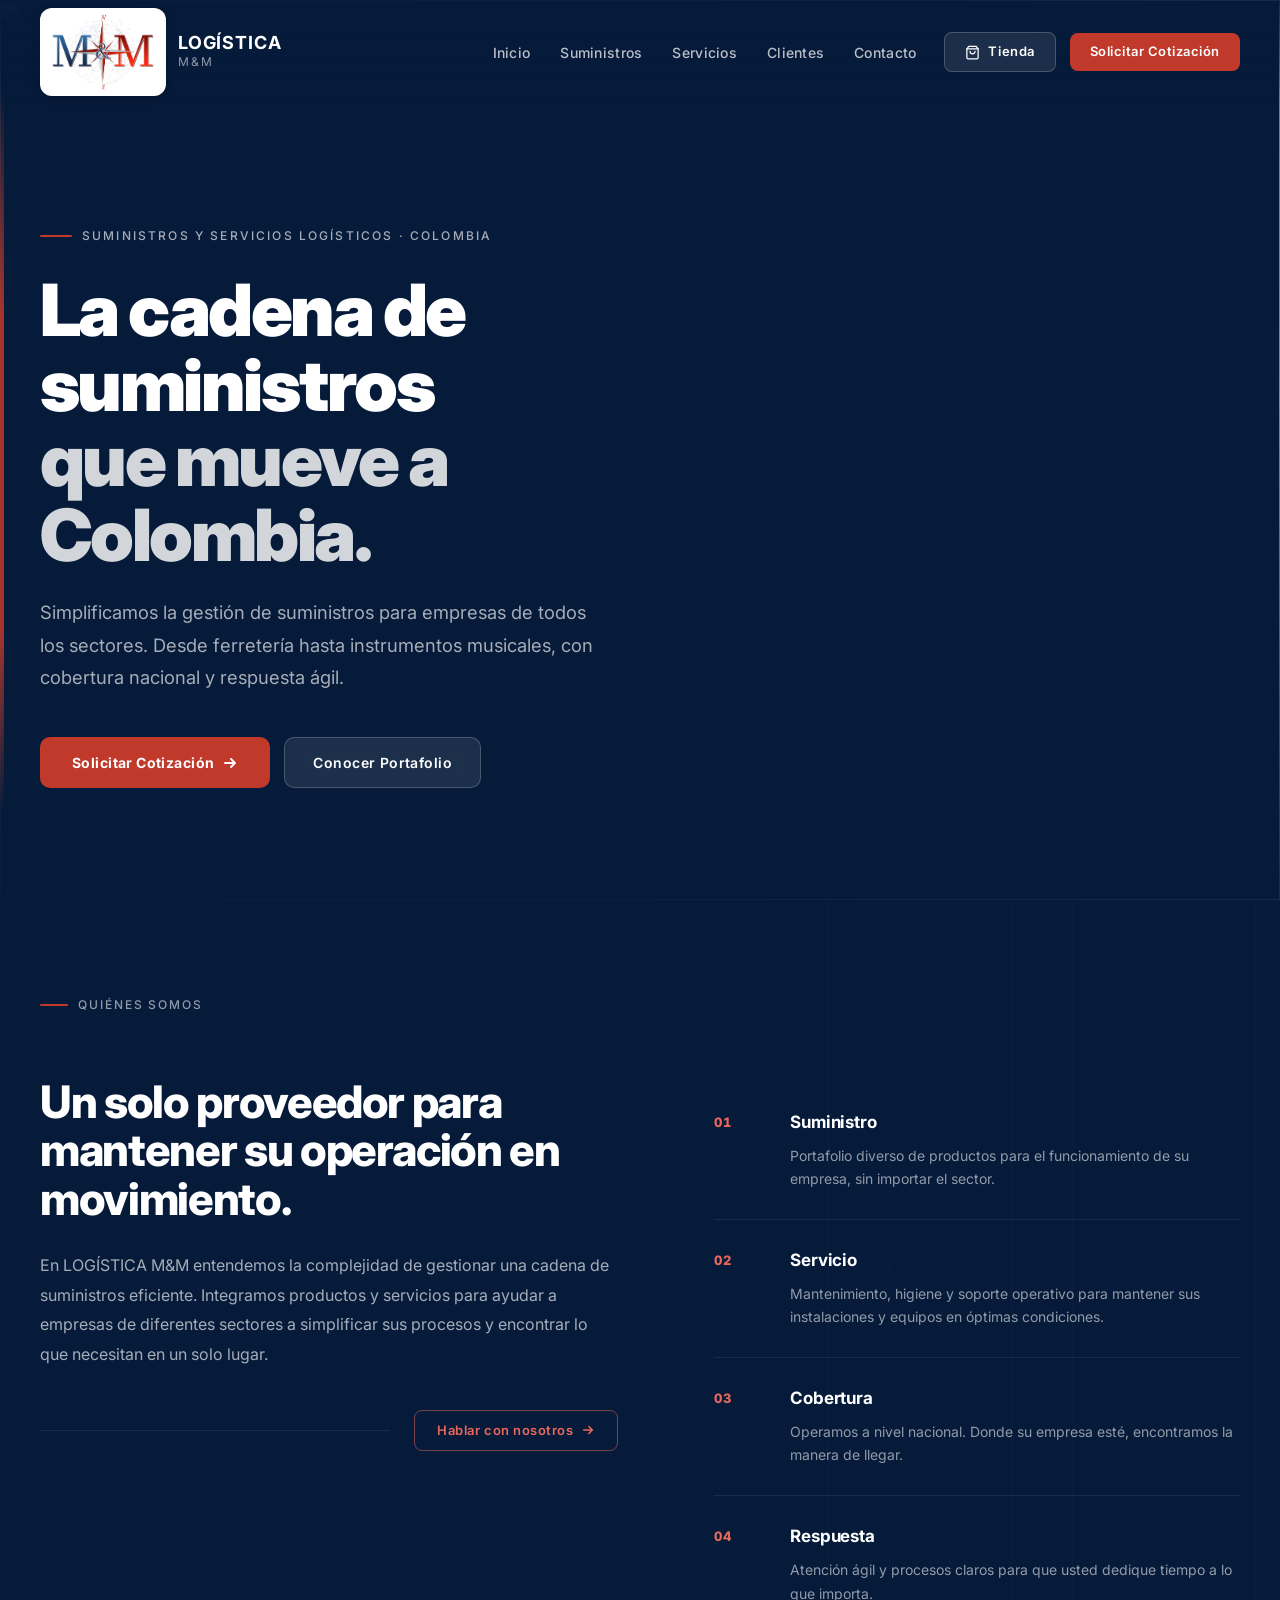
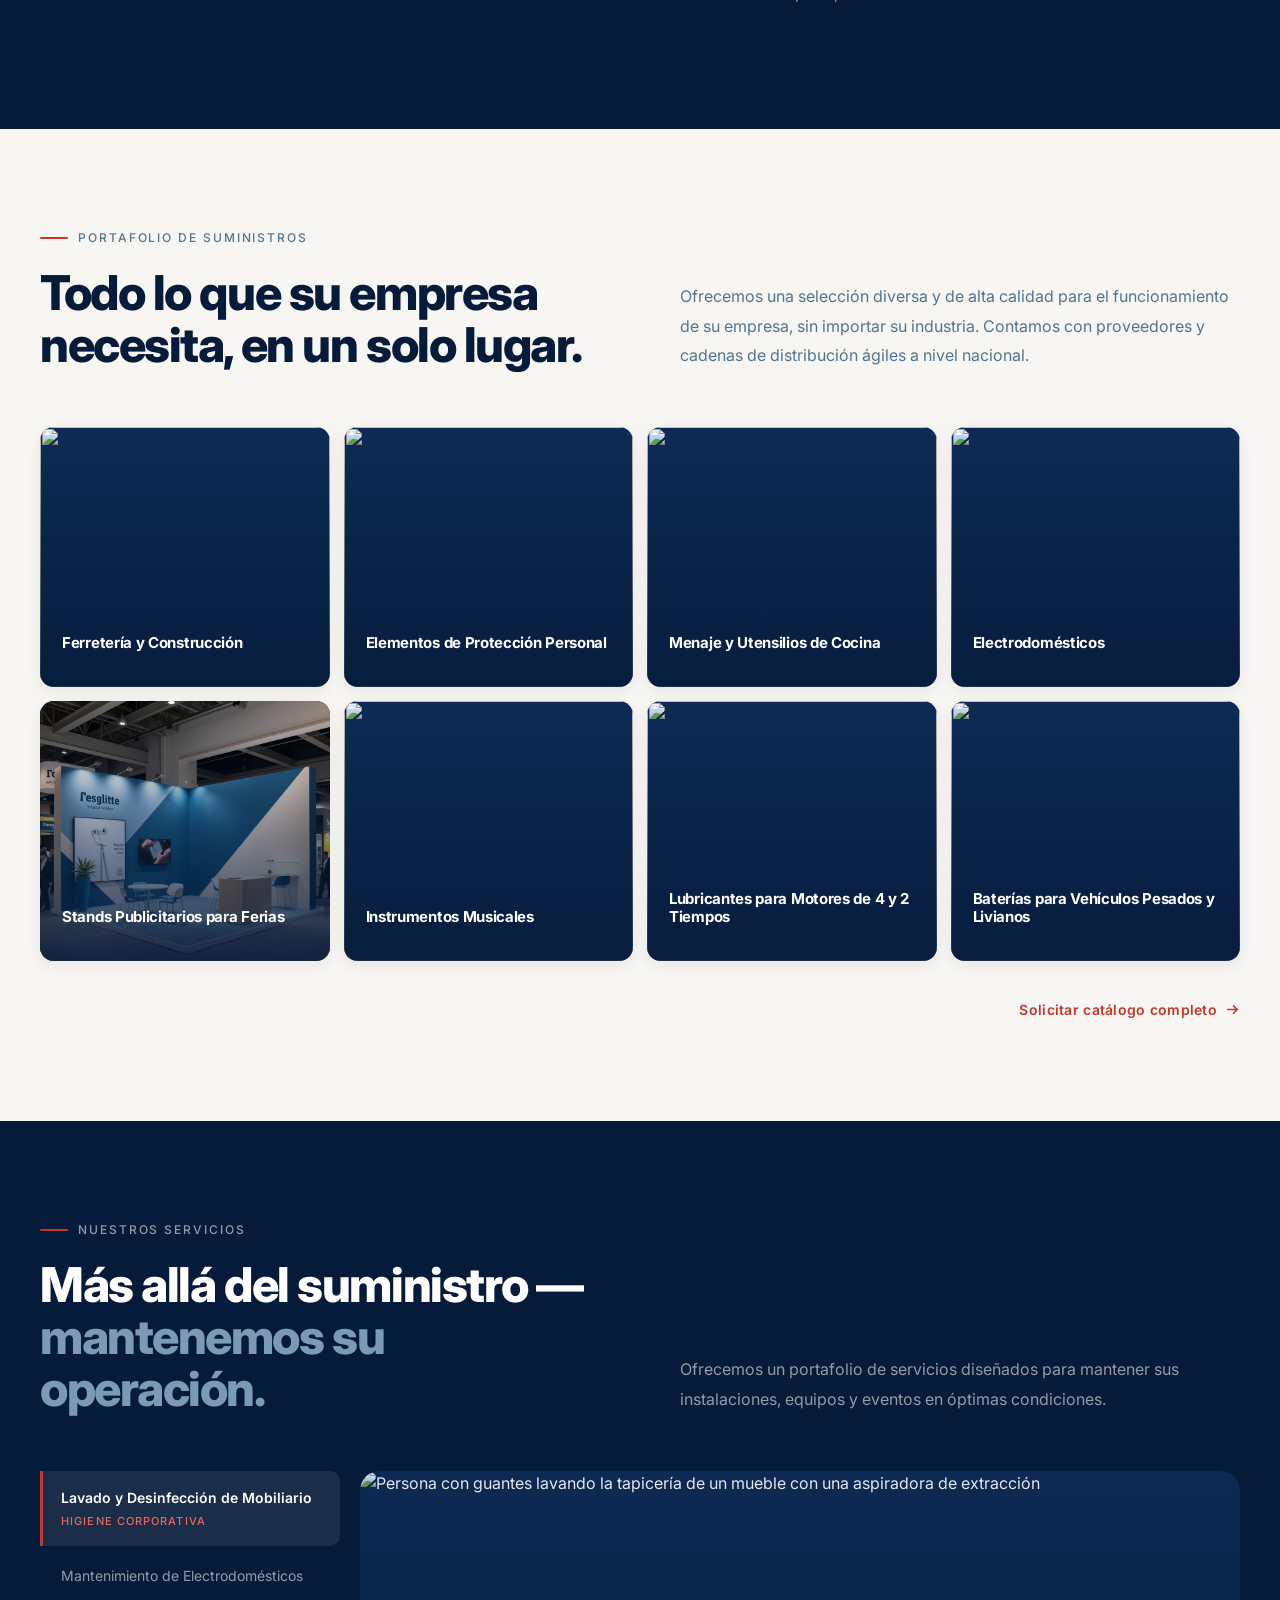
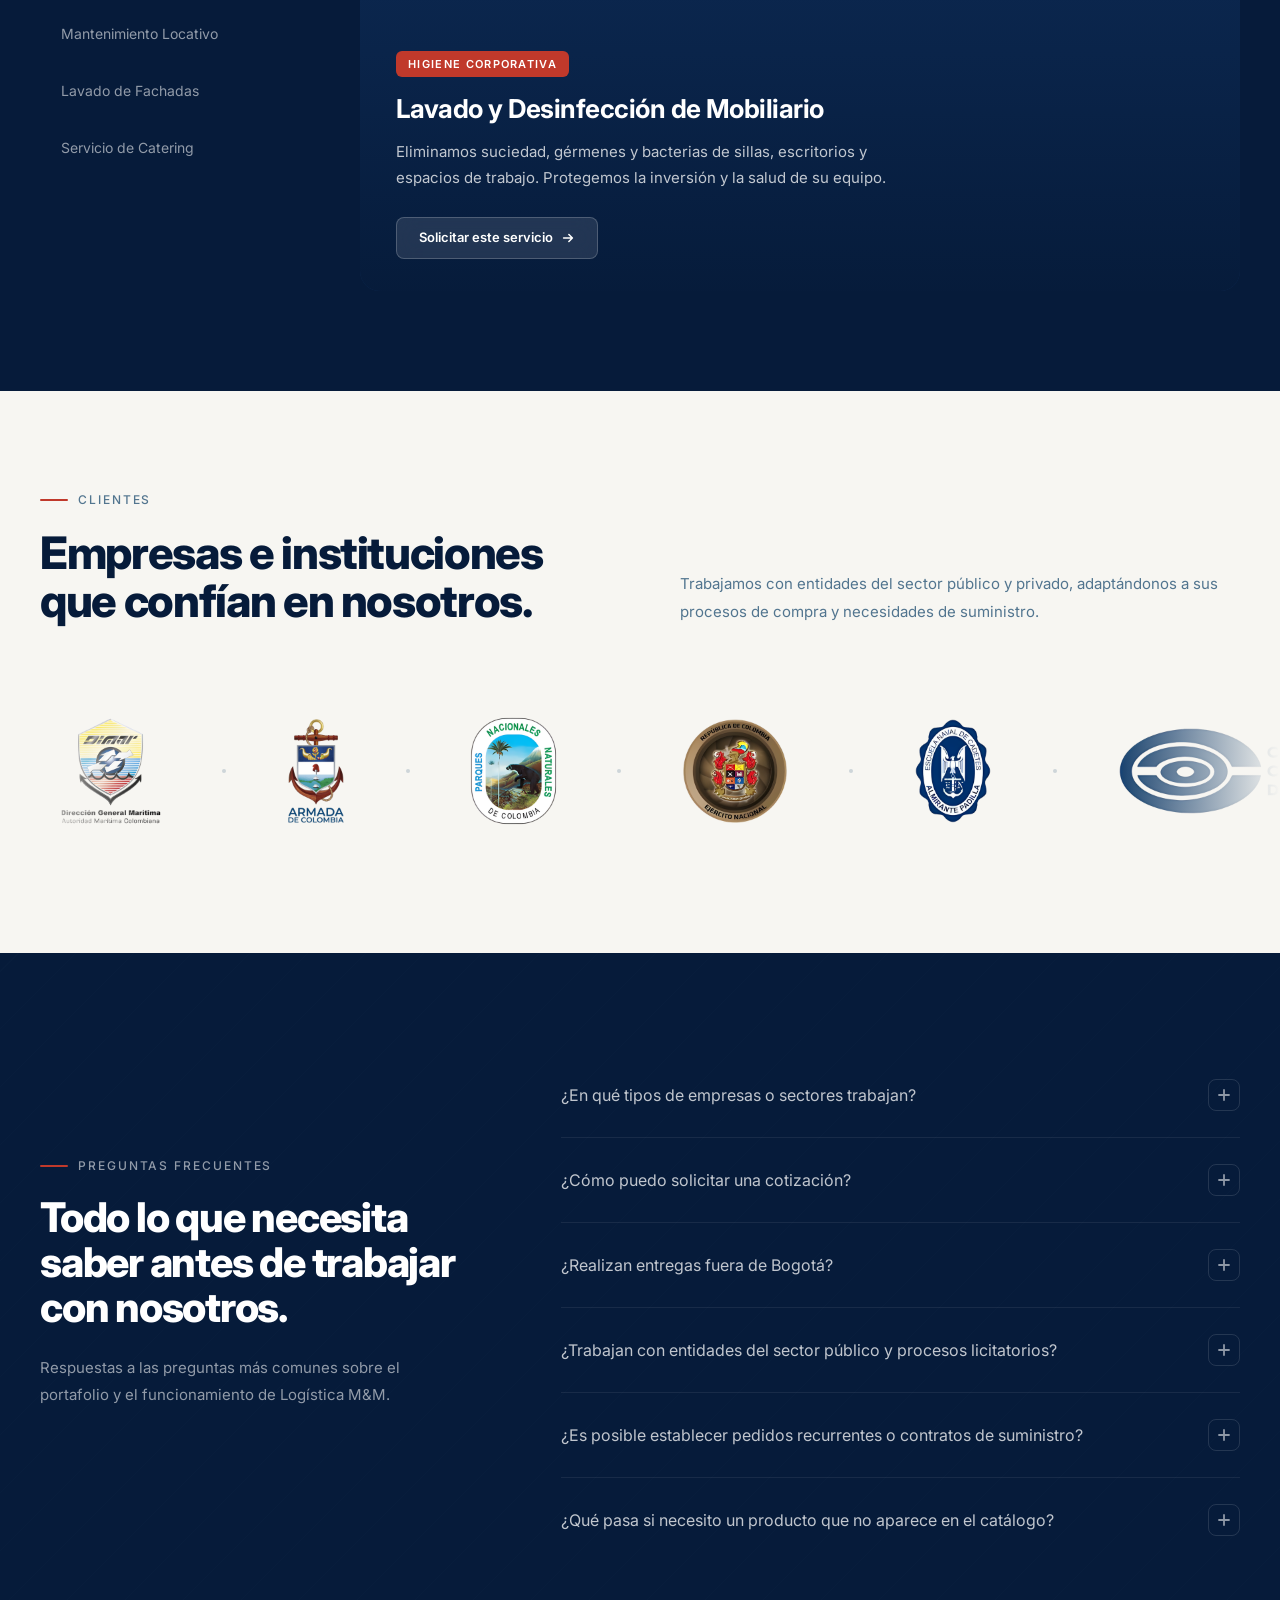
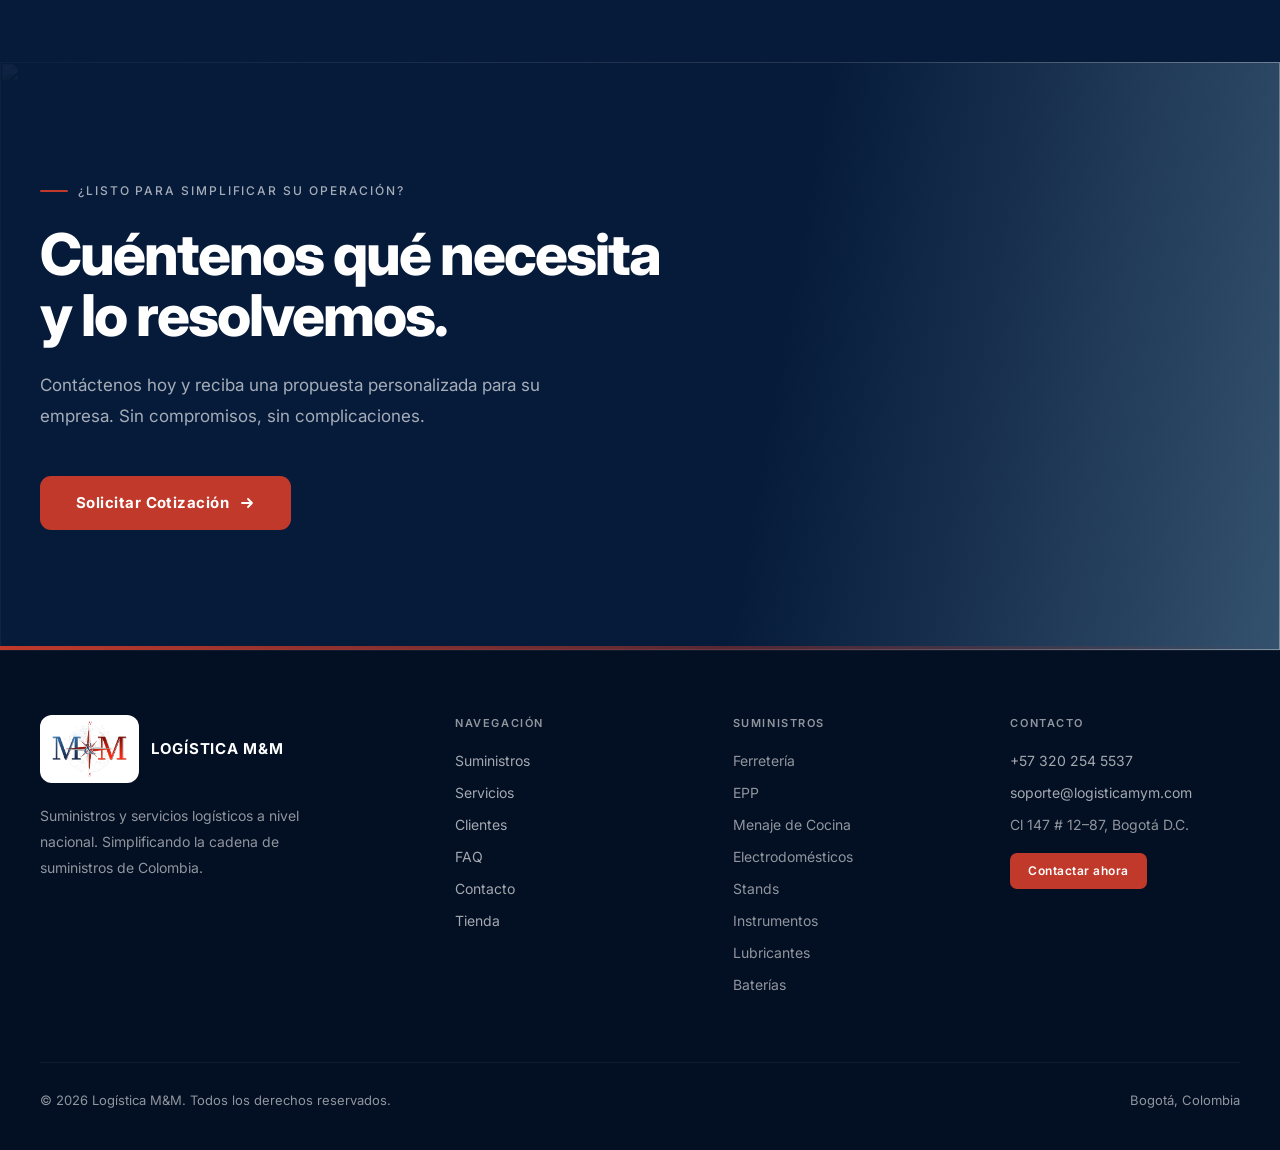
==== commit 7dc69866: "Add files via upload Versión 2: cambios de la revisión" ====
--- a/index.html
+++ b/index.html
@@ -47,6 +47,10 @@
         <a class="nav__link" href="#servicios">Servicios</a>
         <a class="nav__link" href="#clientes">Clientes</a>
         <a class="nav__link" href="contacto.html">Contacto</a>
+        <a class="btn btn--glass btn--sm nav__shop" href="https://logistica-mm.cercia.co/" target="_blank" rel="noopener">
+          <svg width="15" height="15" viewBox="0 0 24 24" fill="none" stroke="currentColor" stroke-width="2" stroke-linecap="round" stroke-linejoin="round" aria-hidden="true"><path d="M6 2 3 6v14a2 2 0 0 0 2 2h14a2 2 0 0 0 2-2V6l-3-4z"/><path d="M3 6h18"/><path d="M16 10a4 4 0 0 1-8 0"/></svg>
+          Tienda
+        </a>
         <a class="btn btn--primary btn--sm nav__cta" href="contacto.html">Solicitar Cotización</a>
       </nav>
     </div>
@@ -168,7 +172,7 @@
             </div>
           </li>
           <li class="supply-card">
-            <img class="supply-card__img" src="https://images.unsplash.com/photo-1540575467063-178a50c2df87?w=800&h=600&fit=crop&auto=format&q=80" alt="" loading="lazy">
+            <img class="supply-card__img" src="img/suministros/stands.jpg" alt="Stand publicitario azul y blanco montado en una feria empresarial" loading="lazy">
             <div class="supply-card__body">
               <h3 class="supply-card__title">Stands Publicitarios para Ferias</h3>
               <p class="supply-card__desc">Diseño, producción y montaje de stands para impactar en cada evento empresarial.</p>
@@ -243,7 +247,7 @@
 
           <div class="services__panels">
             <article class="service-card is-active" id="svc-mobiliario" role="tabpanel" aria-labelledby="tab-mobiliario">
-              <img class="service-card__img" src="https://images.unsplash.com/photo-1586528116022-aeda1613c63d?w=1200&h=800&fit=crop&auto=format&q=80" alt="" loading="lazy">
+              <img class="service-card__img" src="https://images.unsplash.com/photo-1686178827149-6d55c72d81df?w=1600&amp;h=900&amp;fit=crop&amp;auto=format&amp;q=80" alt="Persona con guantes lavando la tapicería de un mueble con una aspiradora de extracción" style="object-position: 40% center" loading="lazy">
               <div class="service-card__body">
                 <span class="service-card__tag">Higiene Corporativa</span>
                 <h3 class="service-card__title">Lavado y Desinfección de Mobiliario</h3>
@@ -253,7 +257,7 @@
             </article>
 
             <article class="service-card" id="svc-electrodomesticos" role="tabpanel" aria-labelledby="tab-electrodomesticos">
-              <img class="service-card__img" src="https://images.unsplash.com/photo-1621905252507-b35492cc74b4?w=800&h=600&fit=crop&auto=format&q=80" alt="" loading="lazy">
+              <img class="service-card__img" src="https://images.pexels.com/photos/5463575/pexels-photo-5463575.jpeg?auto=compress&amp;cs=tinysrgb&amp;w=1600&amp;h=900&amp;fit=crop" alt="Técnico haciendo mantenimiento a un equipo de aire acondicionado" style="object-position: 15% center" loading="lazy">
               <div class="service-card__body">
                 <span class="service-card__tag">Mantenimiento</span>
                 <h3 class="service-card__title">Mantenimiento de Electrodomésticos</h3>
@@ -263,7 +267,7 @@
             </article>
 
             <article class="service-card" id="svc-locativo" role="tabpanel" aria-labelledby="tab-locativo">
-              <img class="service-card__img" src="https://images.unsplash.com/photo-1503387762-592deb58ef4e?w=800&h=600&fit=crop&auto=format&q=80" alt="" loading="lazy">
+              <img class="service-card__img" src="https://images.unsplash.com/photo-1688372199140-cade7ae820fe?w=1600&amp;h=900&amp;fit=crop&amp;auto=format&amp;q=80" alt="Pintor aplicando pintura amarilla con rodillo sobre una pared" style="object-position: 60% 15%" loading="lazy">
               <div class="service-card__body">
                 <span class="service-card__tag">Infraestructura</span>
                 <h3 class="service-card__title">Mantenimiento Locativo</h3>
@@ -273,7 +277,7 @@
             </article>
 
             <article class="service-card" id="svc-fachadas" role="tabpanel" aria-labelledby="tab-fachadas">
-              <img class="service-card__img" src="https://images.unsplash.com/photo-1740914994162-0b2a49280aeb?w=800&h=600&fit=crop&auto=format&q=80" alt="" loading="lazy">
+              <img class="service-card__img" src="https://images.unsplash.com/photo-1774271101773-8e7cacedf12b?w=1600&amp;h=900&amp;fit=crop&amp;auto=format&amp;q=80" alt="Operario en descenso con cuerdas limpiando las ventanas de la fachada de un edificio" style="object-position: 85% center" loading="lazy">
               <div class="service-card__body">
                 <span class="service-card__tag">Limpieza Exterior</span>
                 <h3 class="service-card__title">Lavado de Fachadas</h3>
@@ -283,7 +287,7 @@
             </article>
 
             <article class="service-card" id="svc-catering" role="tabpanel" aria-labelledby="tab-catering">
-              <img class="service-card__img" src="https://images.unsplash.com/photo-1555244162-803834f70033?w=800&h=600&fit=crop&auto=format&q=80" alt="" loading="lazy">
+              <img class="service-card__img" src="https://images.unsplash.com/photo-1555244162-803834f70033?w=1600&amp;h=900&amp;fit=crop&amp;auto=format&amp;q=80" alt="Mesa de bufé con bandejas de comida servida para un evento" style="object-position: center" loading="lazy">
               <div class="service-card__body">
                 <span class="service-card__tag">Alimentación</span>
                 <h3 class="service-card__title">Servicio de Catering</h3>
@@ -312,21 +316,21 @@
            transparente) y copie una línea <li class="client"> cambiando src y alt. -->
       <div class="marquee" data-marquee>
         <ul class="marquee__track">
-          <li class="client"><img class="client__logo" src="img/clientes/dimar.png" alt="DIMAR, Dirección General Marítima" width="72" height="76" loading="lazy"></li>
-          <li class="client"><img class="client__logo" src="img/clientes/armada-nacional.png" alt="Armada de Colombia" width="42" height="76" loading="lazy"></li>
-          <li class="client"><img class="client__logo" src="img/clientes/parques-nacionales.png" alt="Parques Nacionales Naturales de Colombia" width="61" height="76" loading="lazy"></li>
-          <li class="client"><img class="client__logo" src="img/clientes/ejercito-nacional.png" alt="Ejército Nacional de Colombia" width="76" height="76" loading="lazy"></li>
-          <li class="client"><img class="client__logo" src="img/clientes/escuela-naval-almirante-padilla.png" alt="Escuela Naval de Cadetes Almirante Padilla" width="57" height="76" loading="lazy"></li>
-          <li class="client"><img class="client__logo" src="img/clientes/comision-colombiana-oceano.png" alt="Comisión Colombiana del Océano" width="228" height="76" loading="lazy"></li>
-          <li class="client"><img class="client__logo" src="img/clientes/hacienda.png" alt="Ministerio de Hacienda y Crédito Público" width="103" height="76" loading="lazy"></li>
-          <li class="client"><img class="client__logo" src="img/clientes/dian.png" alt="DIAN, Dirección de Impuestos y Aduanas Nacionales" width="234" height="76" loading="lazy"></li>
-          <li class="client"><img class="client__logo" src="img/clientes/alcaldia-bogota.png" alt="Alcaldía Mayor de Bogotá D.C." width="78" height="76" loading="lazy"></li>
-          <li class="client"><img class="client__logo" src="img/clientes/compensar.png" alt="Compensar" width="116" height="76" loading="lazy"></li>
-          <li class="client"><img class="client__logo" src="img/clientes/esumer.png" alt="Institución Universitaria Esumer" width="289" height="76" loading="lazy"></li>
-          <li class="client"><img class="client__logo" src="img/clientes/bold.png" alt="Bold" width="76" height="76" loading="lazy"></li>
-          <li class="client"><img class="client__logo" src="img/clientes/mafer.png" alt="Centro Ferretero Mafer S.A.S." width="80" height="76" loading="lazy"></li>
-          <li class="client"><img class="client__logo" src="img/clientes/bostonia.png" alt="Bostonia Manufacturas y Comercializadora" width="371" height="76" loading="lazy"></li>
-          <li class="client"><img class="client__logo" src="img/clientes/agroautomotora.png" alt="Agroautomotora SAS" width="185" height="76" loading="lazy"></li>
+          <li class="client"><img class="client__logo" src="img/clientes/dimar.png" alt="DIMAR, Dirección General Marítima" width="102" height="108" loading="lazy"></li>
+          <li class="client"><img class="client__logo" src="img/clientes/armada-nacional.png" alt="Armada de Colombia" width="60" height="108" loading="lazy"></li>
+          <li class="client"><img class="client__logo" src="img/clientes/parques-nacionales.png" alt="Parques Nacionales Naturales de Colombia" width="87" height="108" loading="lazy"></li>
+          <li class="client"><img class="client__logo" src="img/clientes/ejercito-nacional.png" alt="Ejército Nacional de Colombia" width="108" height="108" loading="lazy"></li>
+          <li class="client"><img class="client__logo" src="img/clientes/escuela-naval-almirante-padilla.png" alt="Escuela Naval de Cadetes Almirante Padilla" width="81" height="108" loading="lazy"></li>
+          <li class="client"><img class="client__logo" src="img/clientes/comision-colombiana-oceano.png" alt="Comisión Colombiana del Océano" width="324" height="108" loading="lazy"></li>
+          <li class="client"><img class="client__logo" src="img/clientes/hacienda.png" alt="Ministerio de Hacienda y Crédito Público" width="146" height="108" loading="lazy"></li>
+          <li class="client"><img class="client__logo" src="img/clientes/dian.png" alt="DIAN, Dirección de Impuestos y Aduanas Nacionales" width="333" height="108" loading="lazy"></li>
+          <li class="client"><img class="client__logo" src="img/clientes/alcaldia-bogota.png" alt="Alcaldía Mayor de Bogotá D.C." width="111" height="108" loading="lazy"></li>
+          <li class="client"><img class="client__logo" src="img/clientes/compensar.png" alt="Compensar" width="165" height="108" loading="lazy"></li>
+          <li class="client"><img class="client__logo" src="img/clientes/esumer.png" alt="Institución Universitaria Esumer" width="411" height="108" loading="lazy"></li>
+          <li class="client"><img class="client__logo" src="img/clientes/bold.png" alt="Bold" width="108" height="108" loading="lazy"></li>
+          <li class="client"><img class="client__logo" src="img/clientes/mafer.png" alt="Centro Ferretero Mafer S.A.S." width="114" height="108" loading="lazy"></li>
+          <li class="client"><img class="client__logo" src="img/clientes/bostonia.png" alt="Bostonia Manufacturas y Comercializadora" width="527" height="108" loading="lazy"></li>
+          <li class="client"><img class="client__logo" src="img/clientes/agroautomotora.png" alt="Agroautomotora SAS" width="263" height="108" loading="lazy"></li>
         </ul>
       </div>
     </section>
@@ -347,7 +351,7 @@
                 ¿En qué tipos de empresas o sectores trabajan?
                 <span class="faq__icon" aria-hidden="true"><svg width="14" height="14" viewBox="0 0 14 14" fill="none"><path d="M7 2v10M2 7h10" stroke="currentColor" stroke-width="1.8" stroke-linecap="round"/></svg></span>
               </summary>
-              <p class="faq__a">Atendemos empresas de diferentes sectores: entidades públicas, instituciones educativas, empresas industriales, constructoras, sector salud y fuerzas militares, entre otras.</p>
+              <p class="faq__a">Atendemos tanto entidades públicas como empresas del sector privado: instituciones educativas, empresas industriales y comerciales, constructoras, sector salud y fuerzas militares, entre otras.</p>
             </details>
             <details class="faq__item" name="faq">
               <summary class="faq__q">
@@ -427,6 +431,7 @@
             <li><a href="#clientes">Clientes</a></li>
             <li><a href="#faq">FAQ</a></li>
             <li><a href="contacto.html">Contacto</a></li>
+            <li><a href="https://logistica-mm.cercia.co/" target="_blank" rel="noopener">Tienda</a></li>
           </ul>
         </nav>
 
--- a/css/styles.css
+++ b/css/styles.css
@@ -226,9 +226,11 @@
   position: fixed;
   top: 0; left: 0; right: 0;
   z-index: 50;
+  --nav-h: 104px;            /* alto del menú arriba de la página; al bajar se compacta */
   background: linear-gradient(to bottom, rgba(var(--navy-rgb), 0.85) 0%, rgba(var(--navy-rgb), 0) 100%);
   transition: background-color 0.4s ease, box-shadow 0.4s ease;
 }
+.nav.is-scrolled { --nav-h: 72px; }
 .nav.is-scrolled,
 .nav--solid {
   background: rgba(var(--navy-rgb), 0.97);
@@ -239,6 +241,7 @@
 
 .nav__inner {
   height: var(--nav-h);
+  transition: height 0.3s ease;
   display: flex;
   align-items: center;
   justify-content: space-between;
@@ -251,29 +254,33 @@
   display: flex;
   align-items: center;
   justify-content: center;
-  height: 56px;
-  padding: 4px 9px;
+  height: calc(var(--nav-h) - 16px);
+  padding: 6px 12px;
   background: #fff;
-  border-radius: 10px;
+  border-radius: 12px;
   box-shadow: 0 2px 10px rgba(0, 0, 0, 0.18);
-}
-.brand__logo { height: 48px; width: auto; }
+  transition: height 0.3s ease;
+}
+.brand__logo { height: 100%; width: auto; }
 .brand__text { display: block; }
 .brand__name {
   display: block;
   color: #fff;
   font-weight: 700;
-  font-size: 14px;
+  font-size: 18px;
   letter-spacing: 0.05em;
   line-height: 1.1;
-}
+  transition: font-size 0.3s ease;
+}
+.nav.is-scrolled .brand__name { font-size: 15px; }
 .brand__sub {
   display: block;
   color: var(--on-dark-muted);
   font-weight: 400;
-  font-size: 10px;
+  font-size: 12px;
   letter-spacing: 0.18em;
 }
+.nav.is-scrolled .brand__sub { font-size: 10px; }
 
 .nav__menu { display: flex; align-items: center; gap: 6px; }
 .nav__link {
@@ -287,6 +294,7 @@
 }
 .nav__link:hover,
 .nav__link[aria-current="page"] { color: #fff; background: rgba(255, 255, 255, 0.06); }
+.nav__shop { margin-left: 10px; }
 .nav__cta { margin-left: 8px; }
 
 .nav__toggle {
@@ -644,7 +652,7 @@
 .marquee.is-animated::after { right: 0; background: linear-gradient(to left, var(--offwhite) 0%, transparent 100%); }
 
 .marquee__track { display: flex; align-items: center; width: max-content; }
-.marquee.is-animated .marquee__track { animation: marqueeScroll 64s linear infinite; }
+.marquee.is-animated .marquee__track { animation: marqueeScroll 84s linear infinite; }
 .marquee.is-animated:hover .marquee__track { animation-play-state: paused; }
 
 @keyframes marqueeScroll {
@@ -655,7 +663,7 @@
 .client {
   display: flex;
   align-items: center;
-  padding: 28px 0 28px 52px;
+  padding: 28px 0 28px 60px;
   -webkit-user-select: none;
   user-select: none;
 }
@@ -663,15 +671,15 @@
   content: "";
   flex-shrink: 0;
   width: 4px; height: 4px;
-  margin-left: 52px;
+  margin-left: 60px;
   border-radius: 50%;
   background: rgba(var(--steel-rgb), 0.25);
 }
 .client__logo {
   flex-shrink: 0;
-  height: 76px;
+  height: 108px;
   width: auto;
-  max-width: 200px;
+  max-width: 270px;
   object-fit: contain;
 }
 
@@ -817,8 +825,8 @@
   margin-bottom: 56px;
 }
 .footer .brand { margin-bottom: 20px; }
-.footer .brand__plate { height: 52px; box-shadow: none; }
-.footer .brand__logo { height: 44px; }
+.footer .brand__plate { height: 68px; box-shadow: none; }
+.footer .brand__name { font-size: 15px; }
 .footer__about { max-width: 280px; color: var(--on-dark-muted); font-size: 14px; line-height: 1.85; }
 .footer__heading {
   margin-bottom: 18px;
@@ -881,7 +889,7 @@
   background: linear-gradient(to bottom, transparent 5%, var(--red) 30%, var(--red) 75%, transparent 95%);
   opacity: 0.9;
 }
-.page-hero__inner { position: relative; z-index: 3; padding-top: 120px; }
+.page-hero__inner { position: relative; z-index: 3; padding-top: 152px; }
 .breadcrumb { display: flex; align-items: center; gap: 8px; margin-bottom: 28px; font-size: 13px; }
 .breadcrumb a { color: var(--on-dark-muted); transition: color 0.2s; }
 .breadcrumb a:hover { color: #fff; }
@@ -1010,7 +1018,10 @@
 /* 15. Tablet y móvil ------------------------------------------------------- */
 
 /* Menú hamburguesa */
-@media (max-width: 1023px) {
+@media (max-width: 1139px) {
+  .nav { --nav-h: 88px; }
+  .nav.is-scrolled { --nav-h: 68px; }
+  .brand__name { font-size: 16px; }
   .nav__toggle { display: flex; }
   .nav.is-open {
     background: rgba(var(--navy-rgb), 0.98);
@@ -1034,7 +1045,8 @@
   .js .nav__menu { display: none; }
   .js .nav.is-open .nav__menu { display: flex; }
   .nav__link { padding: 14px 12px; font-size: 16px; }
-  .nav__cta { margin: 12px 0 0; justify-content: center; padding: 14px 20px; font-size: 14px; }
+  .nav__shop { margin: 12px 0 0; justify-content: center; padding: 14px 20px; font-size: 14px; }
+  .nav__cta { margin: 10px 0 0; justify-content: center; padding: 14px 20px; font-size: 14px; }
 
   /* Sin JavaScript el menú queda abierto: que no tape la página al bajar */
   html:not(.js) .nav { position: absolute; }
@@ -1094,9 +1106,9 @@
 
   .marquee.is-animated::before,
   .marquee.is-animated::after { width: 48px; }
-  .client { padding: 20px 0 20px 32px; }
-  .client::after { margin-left: 32px; }
-  .client__logo { height: 60px; max-width: 160px; }
+  .client { padding: 20px 0 20px 40px; }
+  .client::after { margin-left: 40px; }
+  .client__logo { height: 80px; max-width: 210px; }
 
   .faq__q { padding: 22px 0; font-size: 15px; }
   .faq__a { padding-bottom: 22px; }
@@ -1111,7 +1123,7 @@
   .footer__bottom { flex-direction: column; align-items: flex-start; }
 
   .page-hero { min-height: 0; padding-bottom: 56px; }
-  .page-hero__inner { padding-top: 112px; }
+  .page-hero__inner { padding-top: 128px; }
   .page-hero__text { font-size: 16px; }
   .contact { padding: 48px 0 72px; }
   .contact__lead { margin-bottom: 28px; }
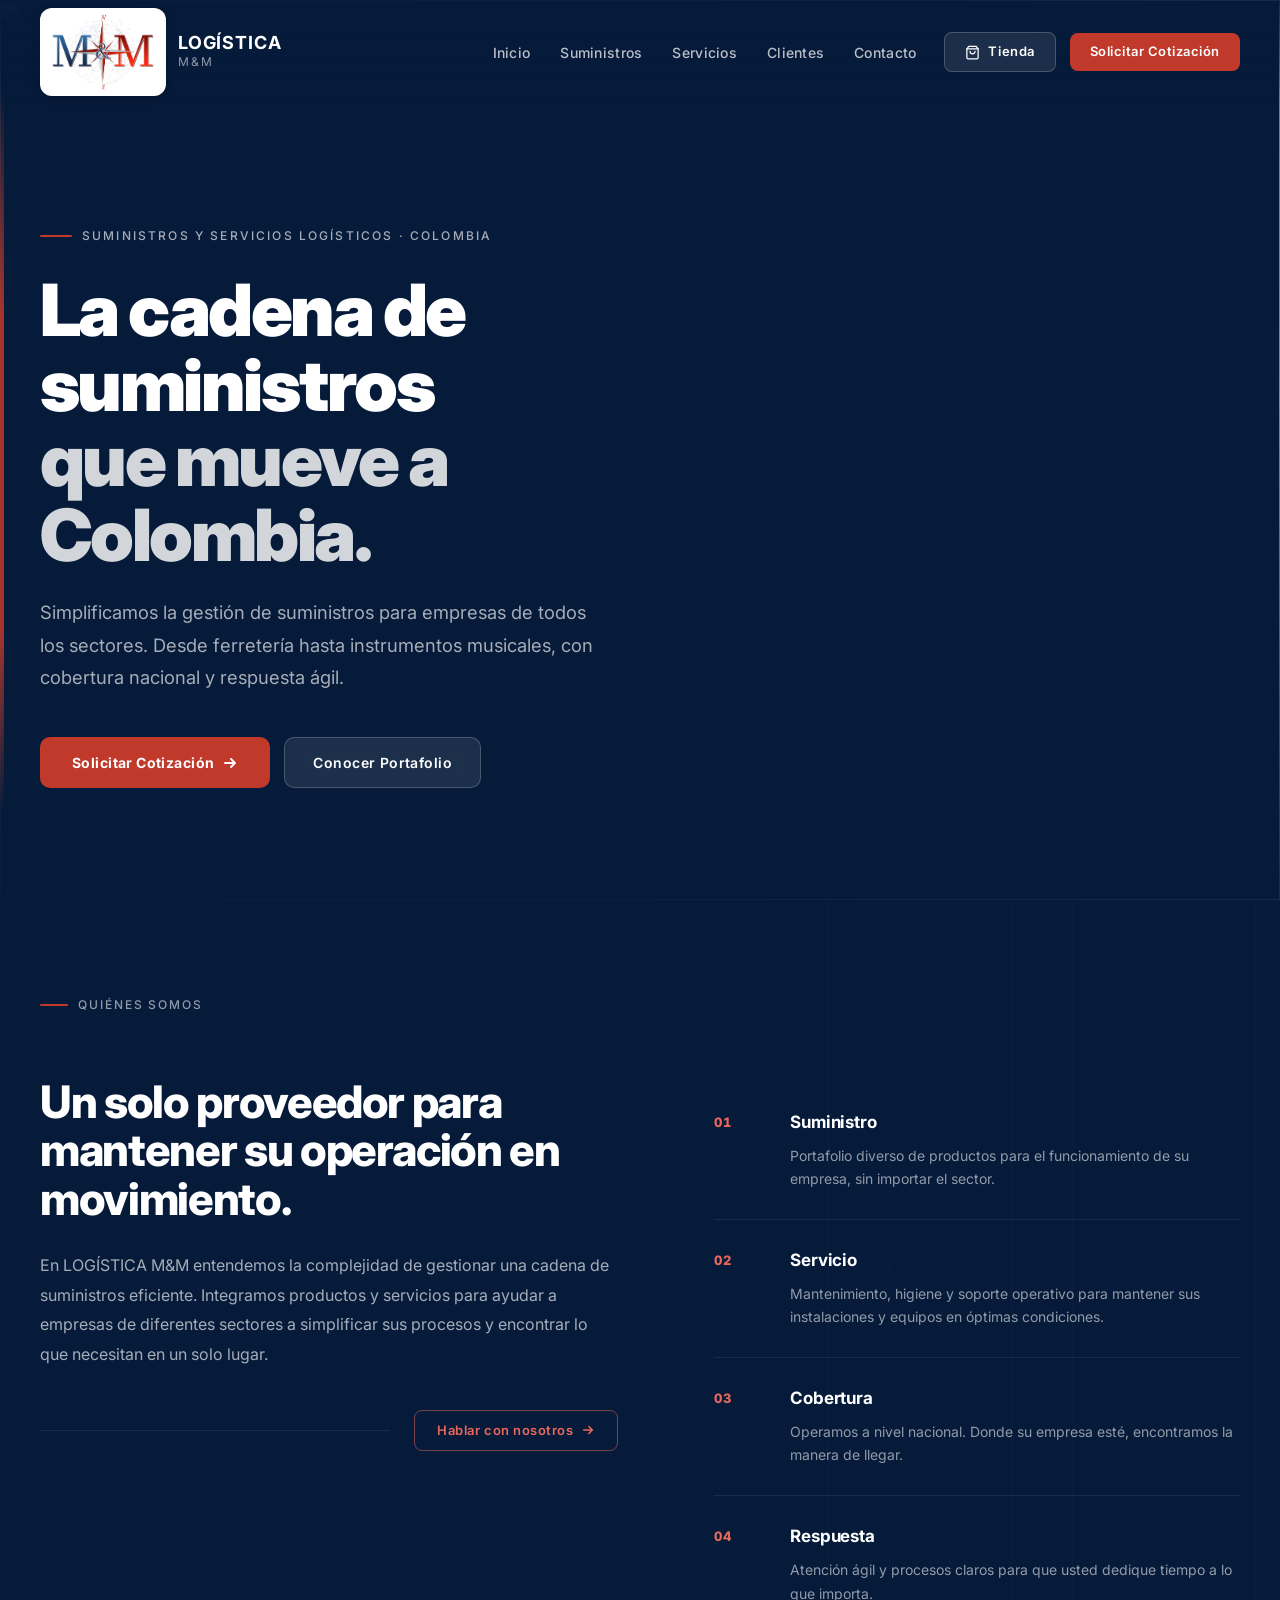
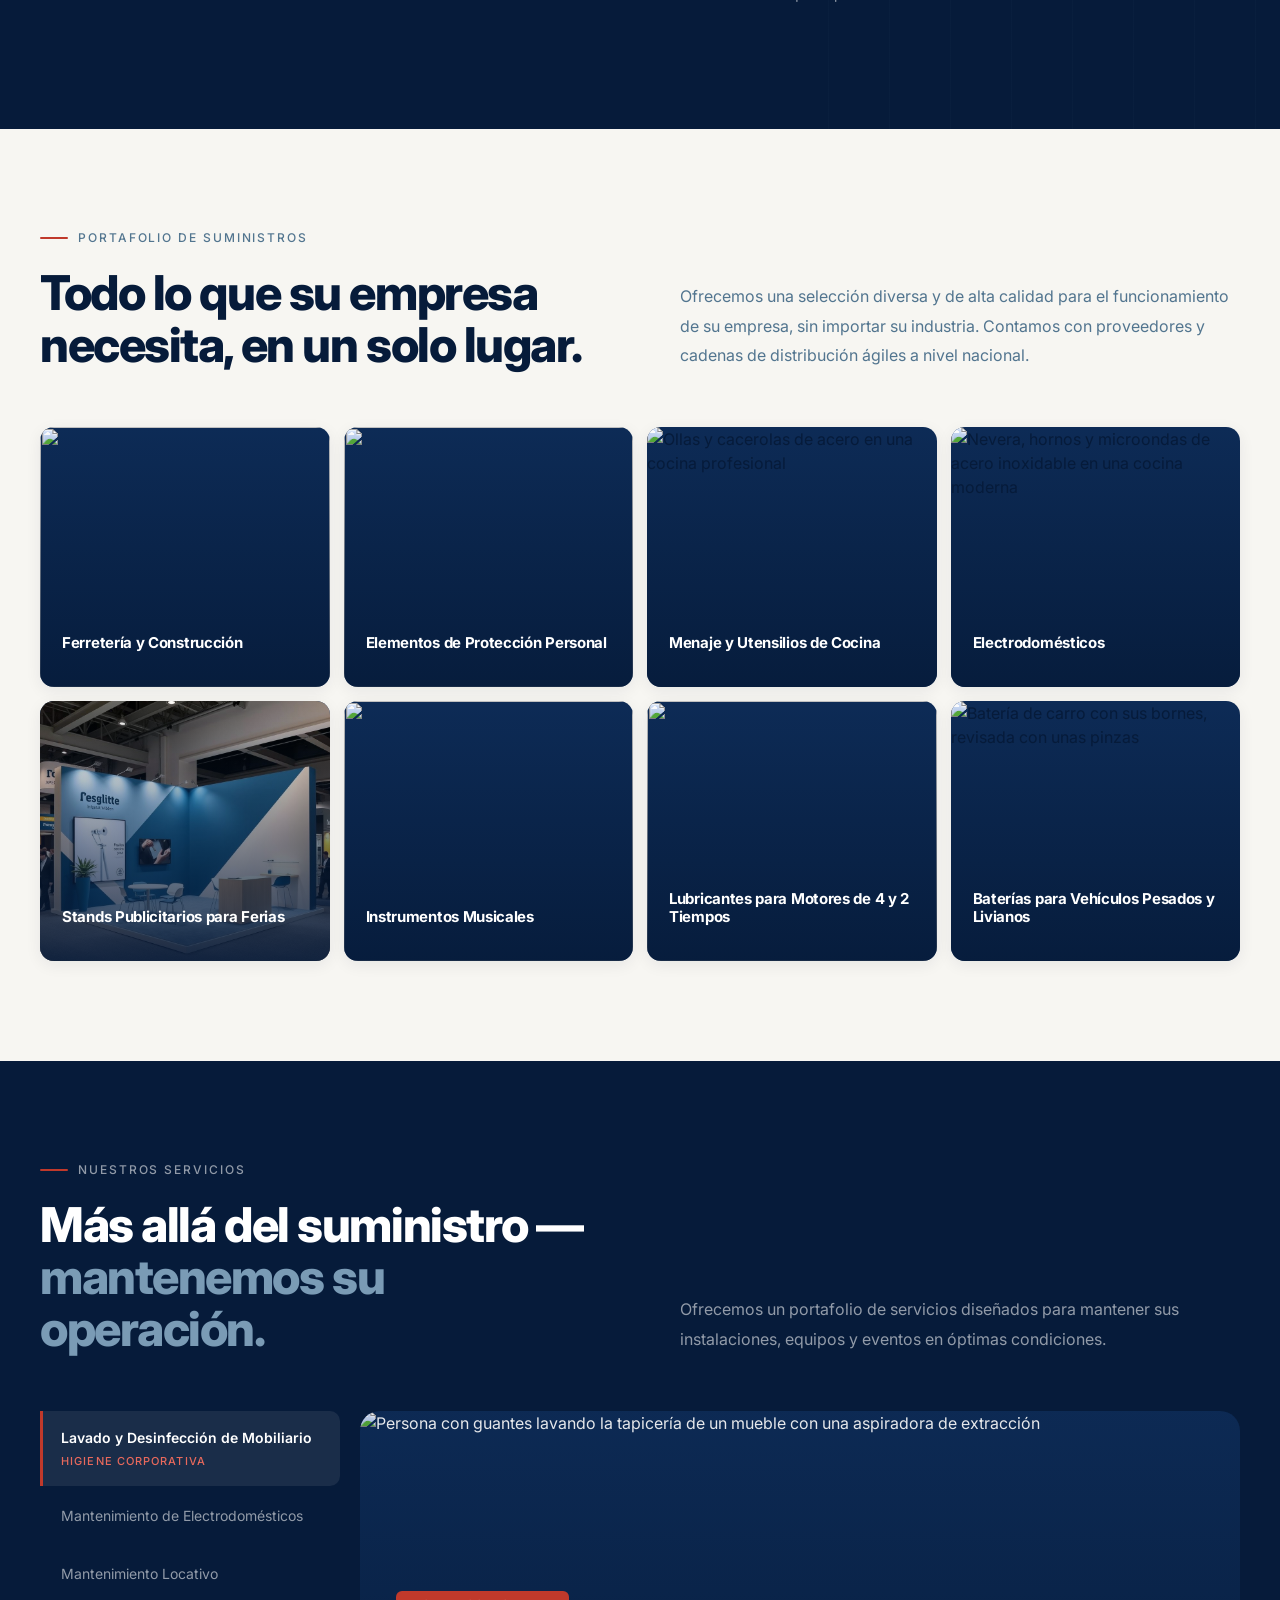
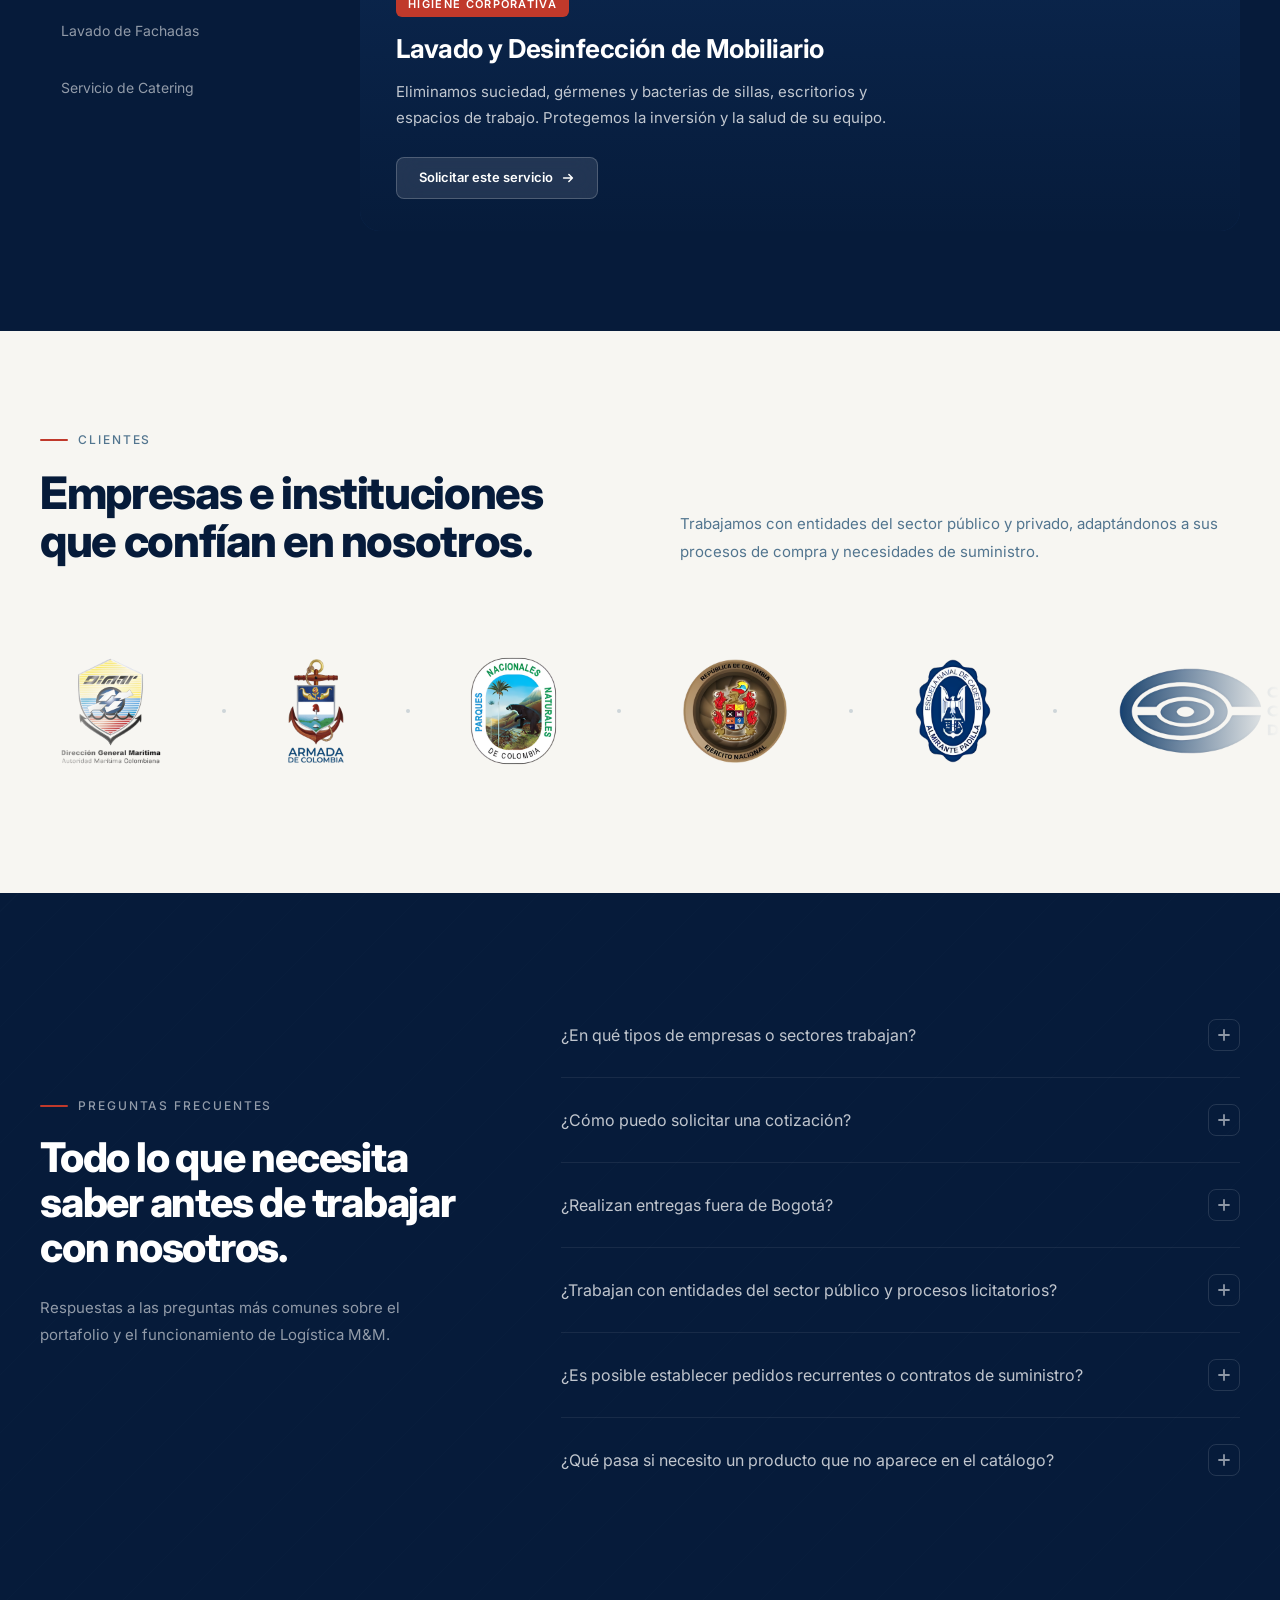
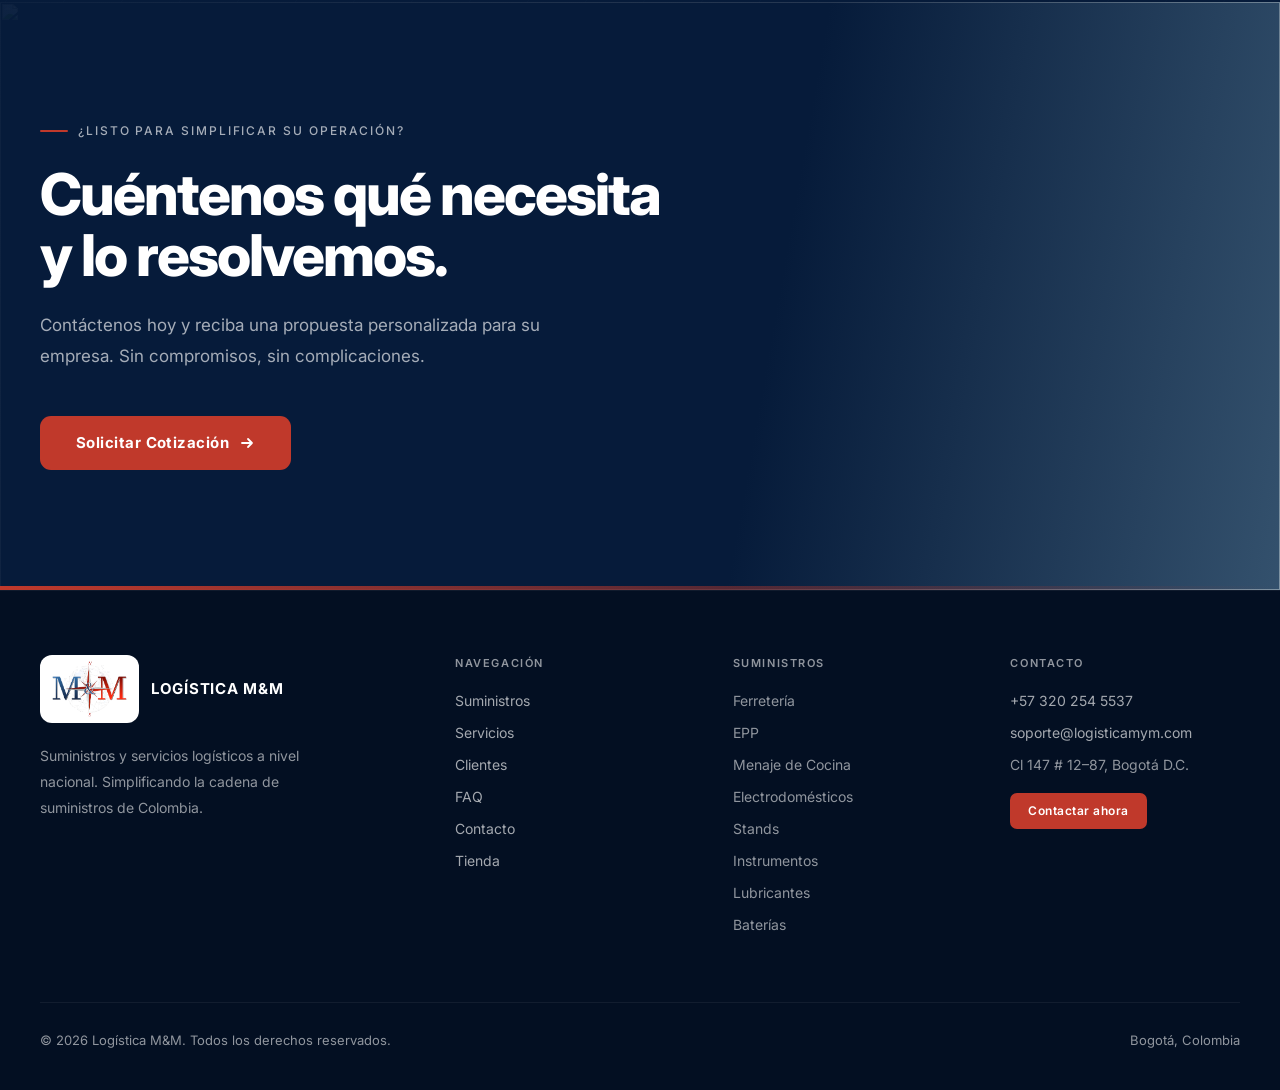
==== commit a4feca71: "Add files via upload Fotos nuevas en suministros y sin enlace de catálogo" ====
--- a/index.html
+++ b/index.html
@@ -158,14 +158,14 @@
             </div>
           </li>
           <li class="supply-card">
-            <img class="supply-card__img" src="https://images.unsplash.com/photo-1556909114-f6e7ad7d3136?w=800&h=600&fit=crop&auto=format&q=80" alt="" loading="lazy">
+            <img class="supply-card__img" src="https://images.unsplash.com/photo-1511224931379-b4e4324ea7fc?w=800&amp;h=600&amp;fit=crop&amp;auto=format&amp;q=80" alt="Ollas y cacerolas de acero en una cocina profesional" loading="lazy">
             <div class="supply-card__body">
               <h3 class="supply-card__title">Menaje y Utensilios de Cocina</h3>
               <p class="supply-card__desc">Todo para dotar cocinas industriales, comedores empresariales y espacios de alimentación.</p>
             </div>
           </li>
           <li class="supply-card">
-            <img class="supply-card__img" src="https://images.unsplash.com/photo-1621905252507-b35492cc74b4?w=800&h=600&fit=crop&auto=format&q=80" alt="" loading="lazy">
+            <img class="supply-card__img" src="https://images.pexels.com/photos/3958962/pexels-photo-3958962.jpeg?auto=compress&amp;cs=tinysrgb&amp;w=800&amp;h=600&amp;fit=crop" alt="Nevera, hornos y microondas de acero inoxidable en una cocina moderna" loading="lazy">
             <div class="supply-card__body">
               <h3 class="supply-card__title">Electrodomésticos</h3>
               <p class="supply-card__desc">Amplio portafolio para el hogar y el comercio con garantía de calidad y soporte posventa.</p>
@@ -193,7 +193,7 @@
             </div>
           </li>
           <li class="supply-card">
-            <img class="supply-card__img" src="https://images.unsplash.com/photo-1742899273038-67ff67477663?w=800&h=600&fit=crop&auto=format&q=80" alt="" loading="lazy">
+            <img class="supply-card__img" src="https://images.pexels.com/photos/8556051/pexels-photo-8556051.jpeg?auto=compress&amp;cs=tinysrgb&amp;w=800&amp;h=600&amp;fit=crop" alt="Batería de carro con sus bornes, revisada con unas pinzas" loading="lazy">
             <div class="supply-card__body">
               <h3 class="supply-card__title">Baterías para Vehículos Pesados y Livianos</h3>
               <p class="supply-card__desc">Baterías para flotas, maquinaria industrial y transporte. Soluciones para vehículos pesados y livianos.</p>
@@ -201,12 +201,6 @@
           </li>
         </ul>
 
-        <p class="supplies__more">
-          <a class="link-arrow" href="contacto.html">
-            Solicitar catálogo completo
-            <svg width="15" height="15" viewBox="0 0 16 16" fill="none" aria-hidden="true"><path d="M3 8h10M9 4l4 4-4 4" stroke="currentColor" stroke-width="1.8" stroke-linecap="round" stroke-linejoin="round"/></svg>
-          </a>
-        </p>
       </div>
     </section>
 
